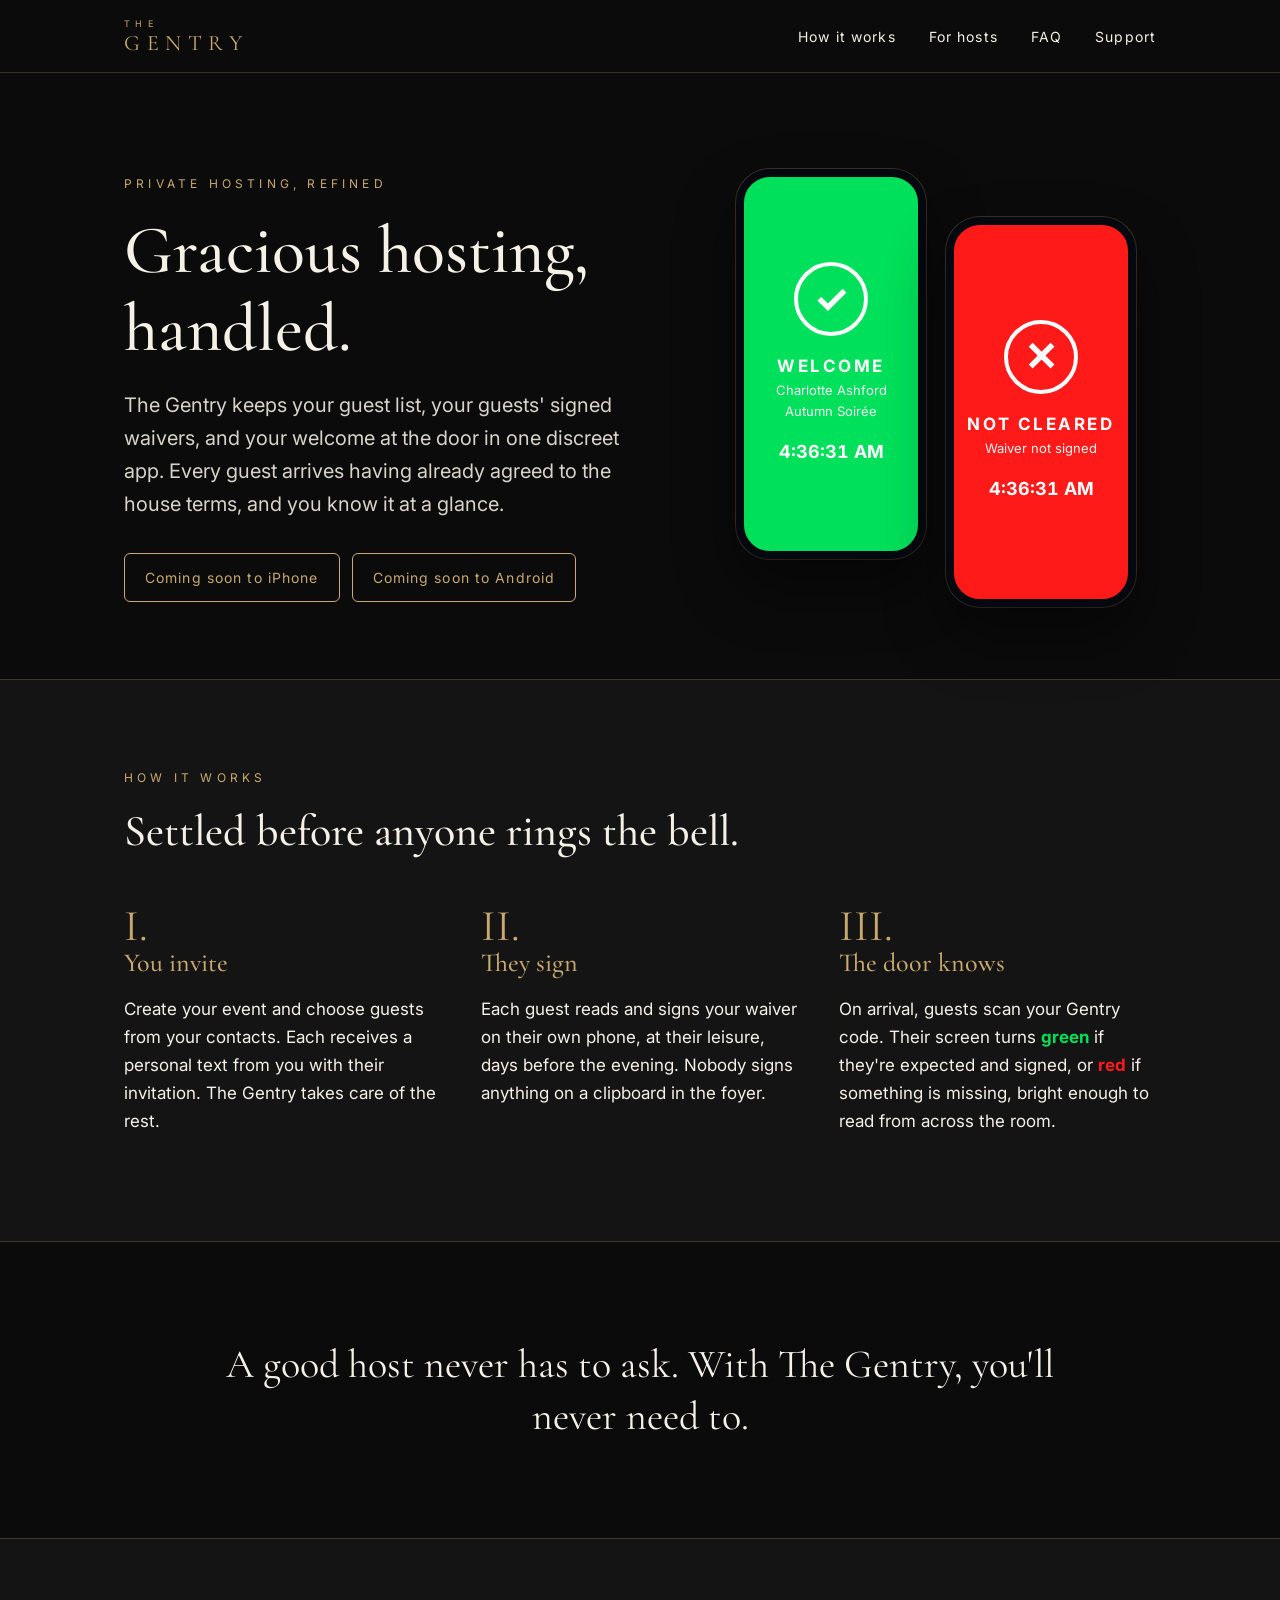
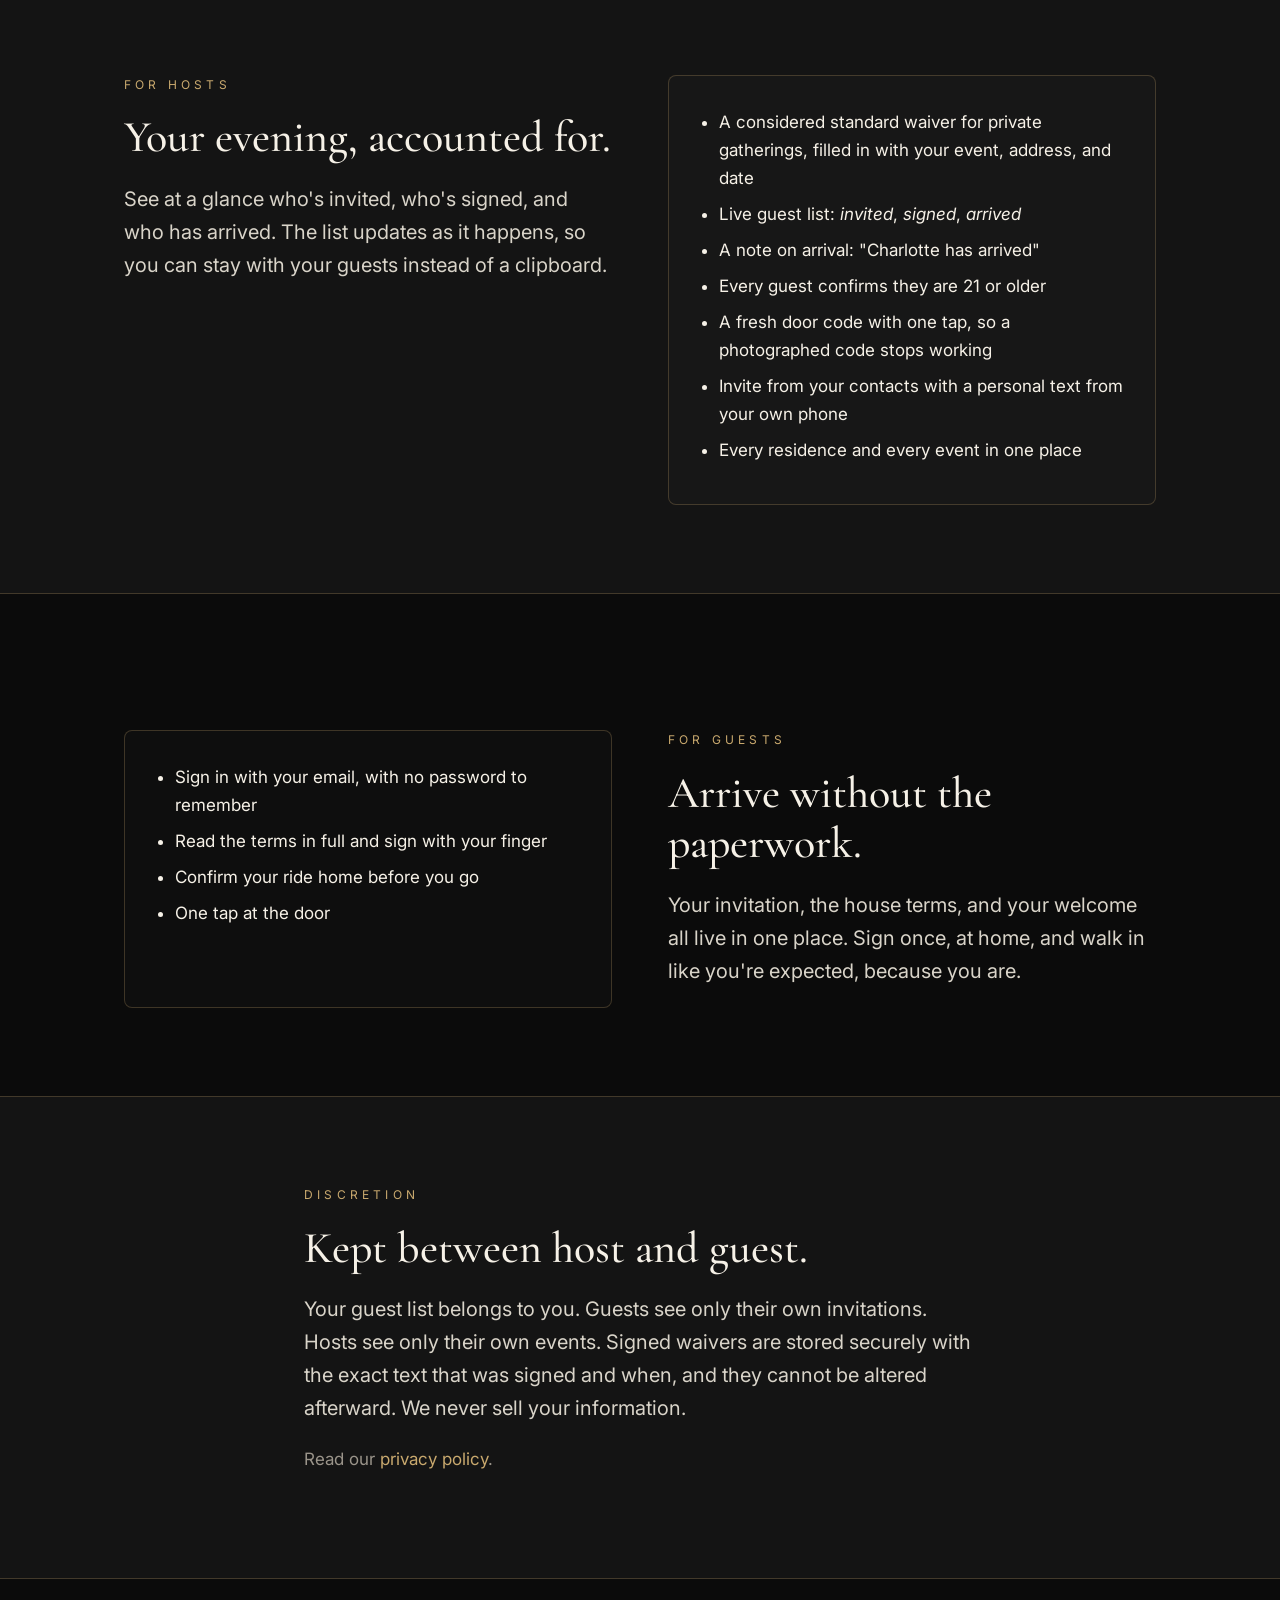
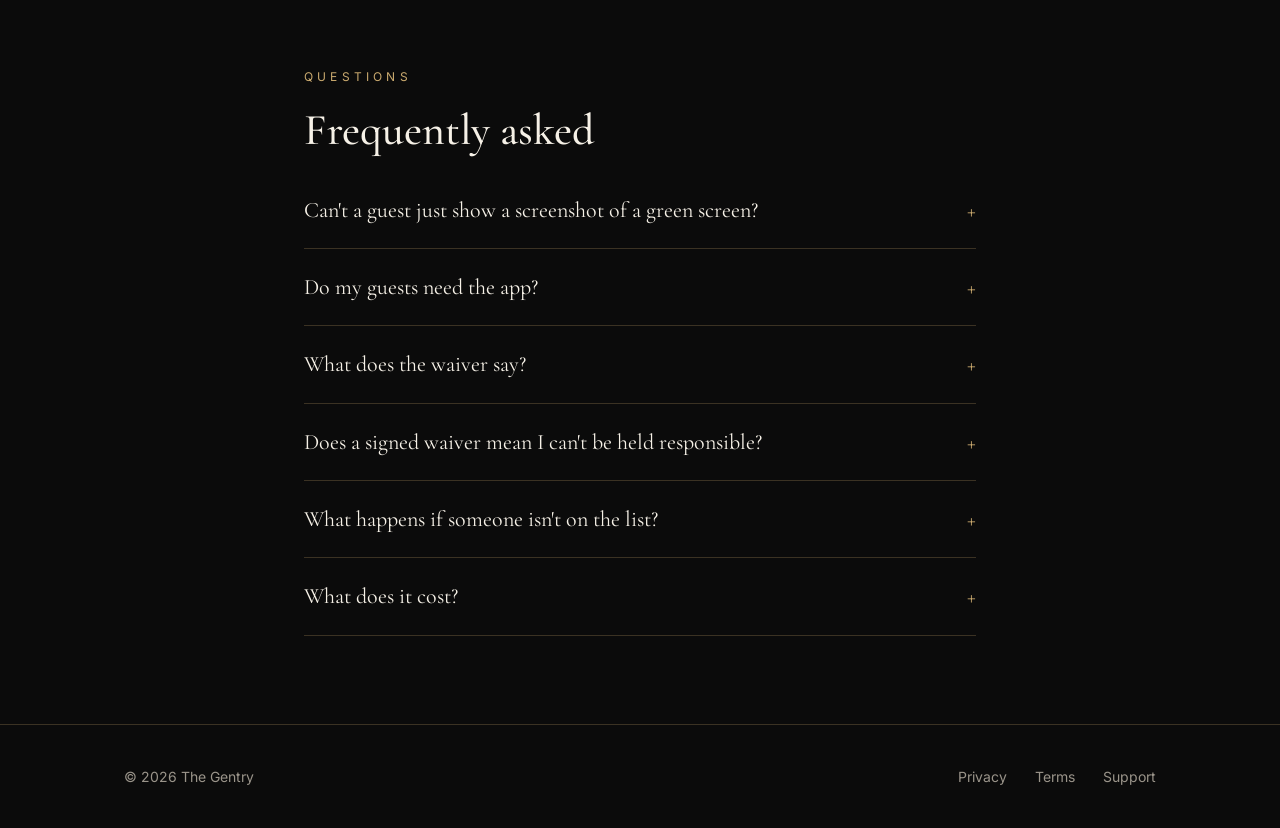
==== index.html @ c8613922 "Text-message invites: /i/ landing page, app link association files, copy Co-Authored-By: Claude Opus" ====
<!doctype html>
<html lang="en">
<head>
  <meta charset="utf-8">
  <meta name="viewport" content="width=device-width, initial-scale=1">
  <title>The Gentry — Gracious hosting, handled.</title>
  <meta name="description" content="The Gentry keeps your guest list, your guests' signed waivers, and your welcome at the door in one discreet app for iPhone and Android.">
  <meta property="og:title" content="The Gentry — Gracious hosting, handled.">
  <meta property="og:description" content="The guest list, the waiver, and the welcome — handled before anyone rings the bell.">
  <meta property="og:url" content="https://thegentry.app/">
  <meta name="theme-color" content="#0b0b0b">
  <link rel="icon" href="favicon.svg" type="image/svg+xml">
  <link rel="preconnect" href="https://fonts.googleapis.com">
  <link rel="preconnect" href="https://fonts.gstatic.com" crossorigin>
  <link href="https://fonts.googleapis.com/css2?family=Cormorant+Garamond:wght@400;500;600&family=Inter:wght@400;500;600&display=swap" rel="stylesheet">
  <link rel="stylesheet" href="styles.css">
</head>
<body>

<header class="site">
  <div class="wrap">
    <a class="mark" href="/"><small>The</small>Gentry</a>
    <nav>
      <a class="hide-sm" href="#how">How it works</a>
      <a class="hide-sm" href="#hosts">For hosts</a>
      <a href="#faq">FAQ</a>
      <a href="support.html">Support</a>
    </nav>
  </div>
</header>

<main>

  <section class="hero">
    <div class="wrap">
      <div>
        <div class="eyebrow">Private hosting, refined</div>
        <h1>Gracious hosting, handled.</h1>
        <p class="lede">The Gentry keeps your guest list, your guests' signed waivers, and your welcome at the door in one discreet app. Every guest arrives having already agreed to the house terms, and you know it at a glance.</p>
        <div class="badges">
          <span class="badge">Coming soon to iPhone</span>
          <span class="badge">Coming soon to Android</span>
        </div>
      </div>
      <div class="phones" aria-hidden="true">
        <div class="phone go">
          <div class="ring">✓</div>
          <strong>WELCOME</strong>
          <span>Charlotte Ashford</span>
          <span>Autumn Soirée</span>
          <div class="clock" data-clock>8:14:32 PM</div>
        </div>
        <div class="phone stop">
          <div class="ring">✕</div>
          <strong>NOT CLEARED</strong>
          <span>Waiver not signed</span>
          <div class="clock" data-clock>8:14:32 PM</div>
        </div>
      </div>
    </div>
  </section>

  <section class="alt" id="how">
    <div class="wrap">
      <div class="eyebrow">How it works</div>
      <h2>Settled before anyone rings the bell.</h2>
      <div class="grid-3">
        <div>
          <div class="step-no">I.</div>
          <h3>You invite</h3>
          <p>Create your event and choose guests from your contacts. Each receives a personal text from you with their invitation. The Gentry takes care of the rest.</p>
        </div>
        <div>
          <div class="step-no">II.</div>
          <h3>They sign</h3>
          <p>Each guest reads and signs your waiver on their own phone, at their leisure, days before the evening. Nobody signs anything on a clipboard in the foyer.</p>
        </div>
        <div>
          <div class="step-no">III.</div>
          <h3>The door knows</h3>
          <p>On arrival, guests scan your Gentry code. Their screen turns <strong style="color:var(--go)">green</strong> if they're expected and signed, or <strong style="color:var(--stop)">red</strong> if something is missing, bright enough to read from across the room.</p>
        </div>
      </div>
    </div>
  </section>

  <section class="band">
    <div class="wrap">
      <p>A good host never has to ask. With The Gentry, you'll never need to.</p>
    </div>
  </section>

  <section class="alt" id="hosts">
    <div class="wrap">
      <div class="grid-2">
        <div>
          <div class="eyebrow">For hosts</div>
          <h2>Your evening, accounted for.</h2>
          <p class="lede">See at a glance who's invited, who's signed, and who has arrived. The list updates as it happens, so you can stay with your guests instead of a clipboard.</p>
        </div>
        <div class="card">
          <ul>
            <li>A considered standard waiver for private gatherings, filled in with your event, address, and date</li>
            <li>Live guest list: <em>invited</em>, <em>signed</em>, <em>arrived</em></li>
            <li>A note on arrival: "Charlotte has arrived"</li>
            <li>Every guest confirms they are 21 or older</li>
            <li>A fresh door code with one tap, so a photographed code stops working</li>
            <li>Invite from your contacts with a personal text from your own phone</li>
            <li>Every residence and every event in one place</li>
          </ul>
        </div>
      </div>
    </div>
  </section>

  <section id="guests">
    <div class="wrap">
      <div class="grid-2">
        <div class="card">
          <ul>
            <li>Sign in with your email, with no password to remember</li>
            <li>Read the terms in full and sign with your finger</li>
            <li>Confirm your ride home before you go</li>
            <li>One tap at the door</li>
          </ul>
        </div>
        <div>
          <div class="eyebrow">For guests</div>
          <h2>Arrive without the paperwork.</h2>
          <p class="lede">Your invitation, the house terms, and your welcome all live in one place. Sign once, at home, and walk in like you're expected, because you are.</p>
        </div>
      </div>
    </div>
  </section>

  <section class="alt">
    <div class="wrap narrow">
      <div class="eyebrow">Discretion</div>
      <h2>Kept between host and guest.</h2>
      <p class="lede">Your guest list belongs to you. Guests see only their own invitations. Hosts see only their own events. Signed waivers are stored securely with the exact text that was signed and when, and they cannot be altered afterward. We never sell your information.</p>
      <p class="muted">Read our <a href="privacy.html">privacy policy</a>.</p>
    </div>
  </section>

  <section id="faq">
    <div class="wrap narrow">
      <div class="eyebrow">Questions</div>
      <h2>Frequently asked</h2>

      <details>
        <summary>Can't a guest just show a screenshot of a green screen?</summary>
        <p>Not convincingly. The welcome screen shows the guest's name, your event, and a live clock counting the seconds, and the host's own app records every arrival as it happens. A screenshot gives itself away.</p>
      </details>
      <details>
        <summary>Do my guests need the app?</summary>
        <p>Yes. Guests download The Gentry, sign in with the email you invited, and sign your waiver in a minute or two. They only need to do it once per event.</p>
      </details>
      <details>
        <summary>What does the waiver say?</summary>
        <p>The Gentry includes a standard release for private social gatherings. In it, guests acknowledge the ordinary risks of a party at a private home, take responsibility for their own consumption, commit to a safe ride home, and release the host from claims arising from ordinary negligence. You can read it in full in the app before you invite anyone.</p>
      </details>
      <details>
        <summary>Does a signed waiver mean I can't be held responsible?</summary>
        <p>No document can promise that. A signed waiver is a meaningful record that each guest understood and accepted the risks, but the law varies by state and doesn't let anyone waive certain kinds of responsibility, such as serving minors or gross negligence. The Gentry is a courtesy and a record, not legal advice or insurance. Speak with an attorney and your insurance agent about your own situation.</p>
      </details>
      <details>
        <summary>What happens if someone isn't on the list?</summary>
        <p>Their screen turns red with the reason, such as "Not on the guest list" or "Waiver not signed", so you or your staff can handle it gracefully.</p>
      </details>
      <details>
        <summary>What does it cost?</summary>
        <p>The Gentry is free while in early access.</p>
      </details>
    </div>
  </section>

</main>

<footer class="site">
  <div class="wrap">
    <span>© <span data-year>2026</span> The Gentry</span>
    <span>
      <a href="privacy.html">Privacy</a>
      <a href="terms.html">Terms</a>
      <a href="support.html">Support</a>
    </span>
  </div>
</footer>

<script>
  // Keep the mock phones' clocks live, as they are in the app.
  const fmt = new Intl.DateTimeFormat('en-US', { hour: 'numeric', minute: '2-digit', second: '2-digit' });
  const clocks = document.querySelectorAll('[data-clock]');
  const tick = () => clocks.forEach(c => (c.textContent = fmt.format(new Date())));
  tick();
  setInterval(tick, 1000);
  document.querySelector('[data-year]').textContent = new Date().getFullYear();
</script>
</body>
</html>
---- styles.css ----
:root {
  --black: #0b0b0b;
  --black-2: #141414;
  --gold: #c9a96e;
  --gold-soft: rgba(201, 169, 110, 0.25);
  --ivory: #f6f1e7;
  --muted: #9a948a;
  --go: #00e05a;
  --stop: #ff1a1a;
  --serif: "Cormorant Garamond", Georgia, "Times New Roman", serif;
  --sans: "Inter", -apple-system, BlinkMacSystemFont, "Segoe UI", Roboto, sans-serif;
}

* { box-sizing: border-box; }

html { scroll-behavior: smooth; }

body {
  margin: 0;
  background: var(--black);
  color: var(--ivory);
  font-family: var(--sans);
  font-size: 17px;
  line-height: 1.65;
  -webkit-font-smoothing: antialiased;
}

a { color: var(--gold); text-decoration: none; }
a:hover { text-decoration: underline; }

.wrap { max-width: 1080px; margin: 0 auto; padding: 0 24px; }
.narrow { max-width: 720px; }

/* Header */
header.site {
  border-bottom: 1px solid var(--gold-soft);
}
header.site .wrap {
  display: flex;
  align-items: center;
  justify-content: space-between;
  height: 72px;
}
.mark {
  font-family: var(--serif);
  color: var(--gold);
  letter-spacing: 0.3em;
  font-size: 22px;
  line-height: 1;
  text-transform: uppercase;
}
.mark small {
  display: block;
  font-family: var(--sans);
  font-size: 9px;
  letter-spacing: 0.6em;
  margin-bottom: 4px;
}
.mark:hover { text-decoration: none; }
nav a {
  color: var(--ivory);
  margin-left: 28px;
  font-size: 14px;
  letter-spacing: 0.08em;
}
nav a:hover { color: var(--gold); text-decoration: none; }

/* Type */
h1, h2, h3 { font-family: var(--serif); font-weight: 500; line-height: 1.15; margin: 0 0 16px; }
h1 { font-size: clamp(42px, 6vw, 68px); }
h2 { font-size: clamp(32px, 4vw, 44px); }
h3 { font-size: 26px; color: var(--gold); }
.eyebrow {
  color: var(--gold);
  font-size: 12px;
  letter-spacing: 0.35em;
  text-transform: uppercase;
  margin-bottom: 18px;
}
.lede { font-size: 20px; color: #d9d4c9; max-width: 34em; }
.muted { color: var(--muted); }
.rule { width: 48px; height: 1px; background: var(--gold); border: 0; margin: 28px 0; }

/* Hero */
.hero { padding: 96px 0 72px; }
.hero .wrap { display: grid; grid-template-columns: 1.2fr 1fr; gap: 64px; align-items: center; }
.badges { display: flex; gap: 12px; flex-wrap: wrap; margin-top: 32px; }
.badge {
  border: 1px solid var(--gold);
  color: var(--gold);
  padding: 12px 20px;
  border-radius: 6px;
  font-size: 14px;
  letter-spacing: 0.08em;
}

/* Phone mock */
.phones { display: flex; justify-content: center; gap: 20px; }
.phone {
  width: 190px;
  height: 390px;
  border-radius: 34px;
  border: 8px solid #05090f;
  box-shadow: 0 30px 60px rgba(0, 0, 0, 0.45), 0 0 0 1px var(--gold-soft);
  display: flex;
  flex-direction: column;
  align-items: center;
  justify-content: center;
  text-align: center;
  color: #fff;
  font-family: var(--sans);
}
.phone.go { background: var(--go); }
.phone.stop { background: var(--stop); margin-top: 48px; }
.phone .ring {
  width: 74px; height: 74px; border: 4px solid #fff; border-radius: 50%;
  display: flex; align-items: center; justify-content: center;
  font-size: 40px; font-weight: 700; margin-bottom: 16px;
  animation: pulse 1.8s ease-in-out infinite;
}
.phone strong { font-size: 17px; letter-spacing: 0.15em; }
.phone span { font-size: 13px; opacity: 0.95; }
.phone .clock { margin-top: 14px; font-weight: 700; font-size: 18px; font-variant-numeric: tabular-nums; }
@keyframes pulse { 50% { transform: scale(1.1); } }
@media (prefers-reduced-motion: reduce) { .phone .ring { animation: none; } }

/* Sections */
section { padding: 88px 0; }
section.alt { background: var(--black-2); border-top: 1px solid var(--gold-soft); border-bottom: 1px solid var(--gold-soft); }
.grid-3 { display: grid; grid-template-columns: repeat(3, 1fr); gap: 40px; margin-top: 48px; }
.grid-2 { display: grid; grid-template-columns: 1fr 1fr; gap: 56px; margin-top: 48px; }
.step-no { font-family: var(--serif); color: var(--gold); font-size: 44px; line-height: 1; }
.card {
  border: 1px solid var(--gold-soft);
  border-radius: 8px;
  padding: 32px;
  background: rgba(255, 255, 255, 0.015);
}
.card ul { padding-left: 18px; margin: 0; }
.card li { margin-bottom: 8px; }

/* Quote band */
.band { text-align: center; padding: 96px 0; }
.band p { font-family: var(--serif); font-size: clamp(28px, 3.5vw, 40px); max-width: 22em; margin: 0 auto; line-height: 1.3; }

/* FAQ */
details { border-bottom: 1px solid var(--gold-soft); padding: 20px 0; }
details summary { cursor: pointer; font-family: var(--serif); font-size: 22px; list-style: none; }
details summary::-webkit-details-marker { display: none; }
details summary::after { content: "+"; float: right; color: var(--gold); }
details[open] summary::after { content: "–"; }
details p { margin: 12px 0 0; color: #d9d4c9; }

/* Legal pages */
.doc { padding: 72px 0 96px; }
.doc h2 { font-size: 28px; margin-top: 44px; }
.doc p, .doc li { color: #d9d4c9; }
.draft {
  border: 1px dashed var(--gold);
  color: var(--gold);
  padding: 12px 16px;
  border-radius: 6px;
  font-size: 14px;
  margin-bottom: 32px;
}

/* Footer */
footer.site { border-top: 1px solid var(--gold-soft); padding: 40px 0; font-size: 14px; color: var(--muted); }
footer.site .wrap { display: flex; justify-content: space-between; flex-wrap: wrap; gap: 16px; }
footer.site a { color: var(--muted); margin-left: 24px; }
footer.site a:first-child { margin-left: 0; }

@media (max-width: 820px) {
  .hero { padding: 56px 0 40px; }
  .hero .wrap, .grid-2, .grid-3 { grid-template-columns: 1fr; gap: 40px; }
  nav a { margin-left: 16px; }
  nav a.hide-sm { display: none; }
  section { padding: 64px 0; }
  .phone { width: 150px; height: 310px; border-radius: 28px; }
  .phone .ring { width: 58px; height: 58px; font-size: 30px; }
}
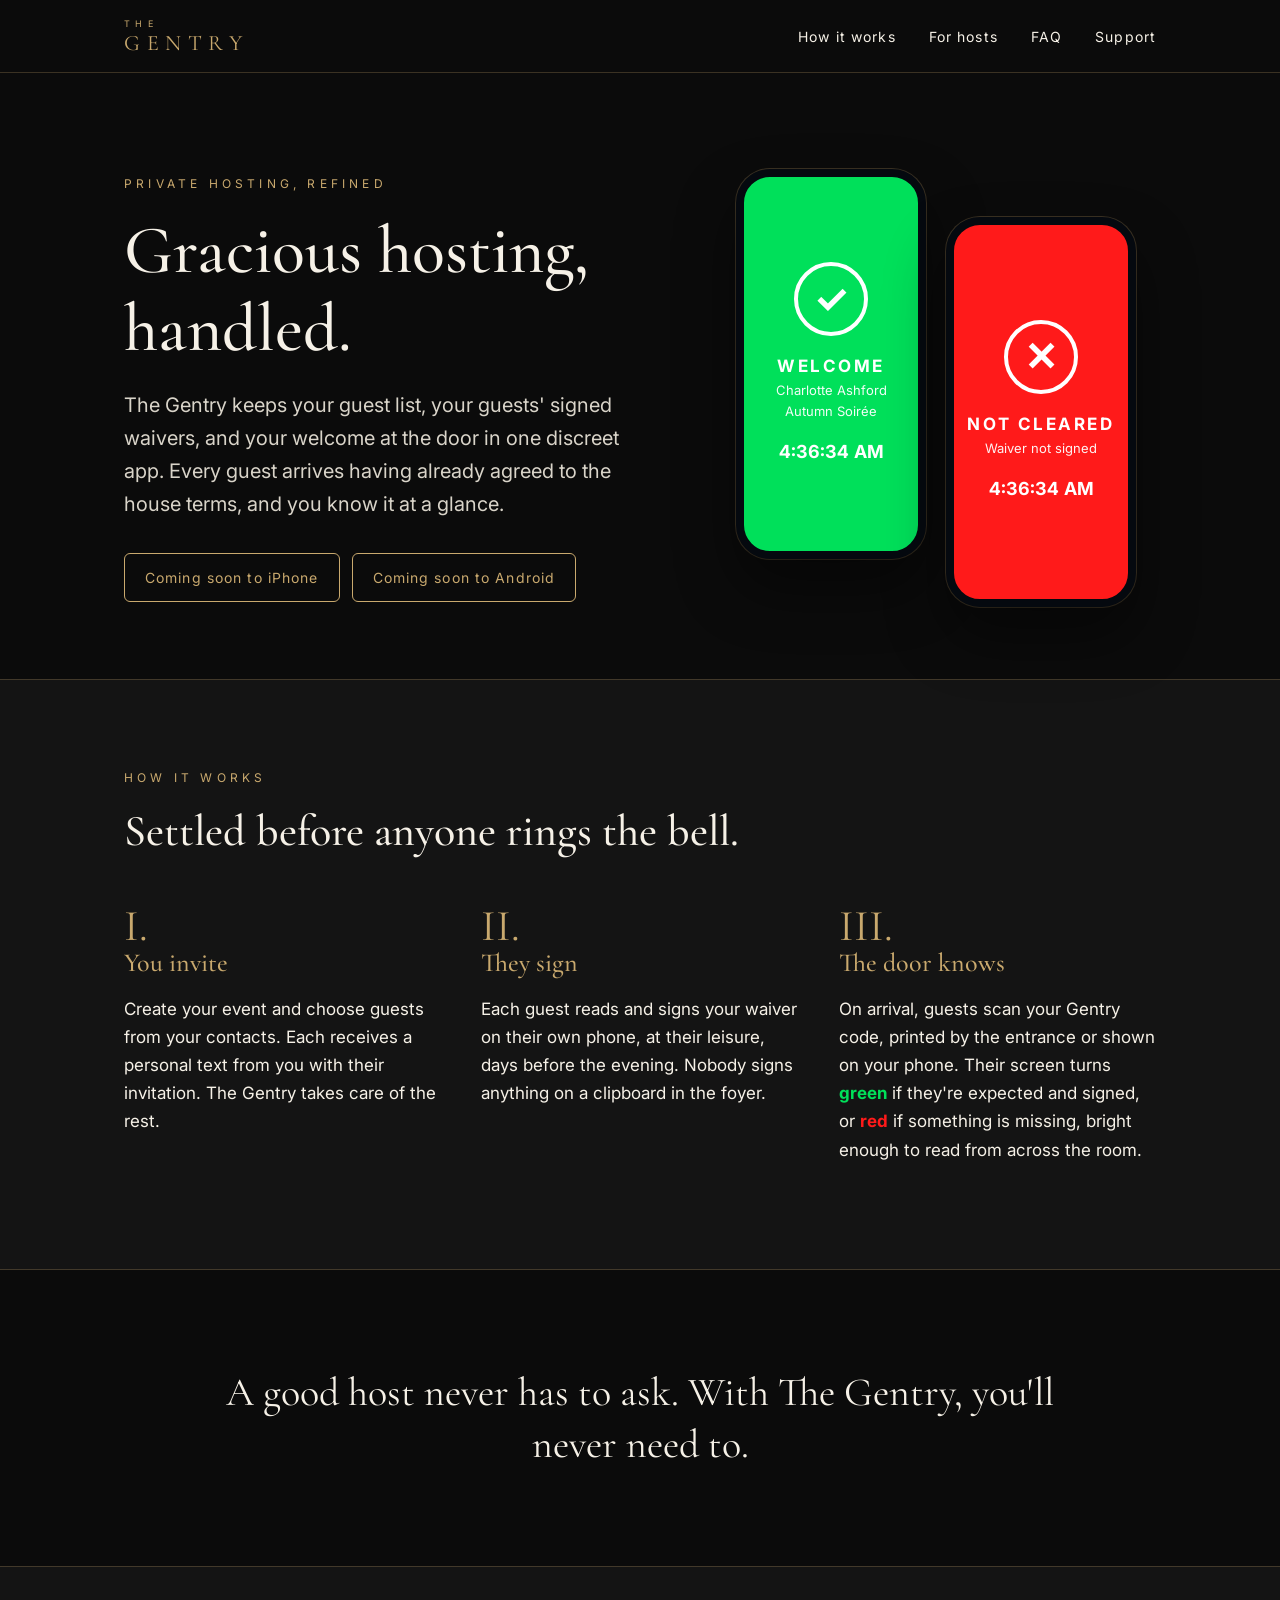
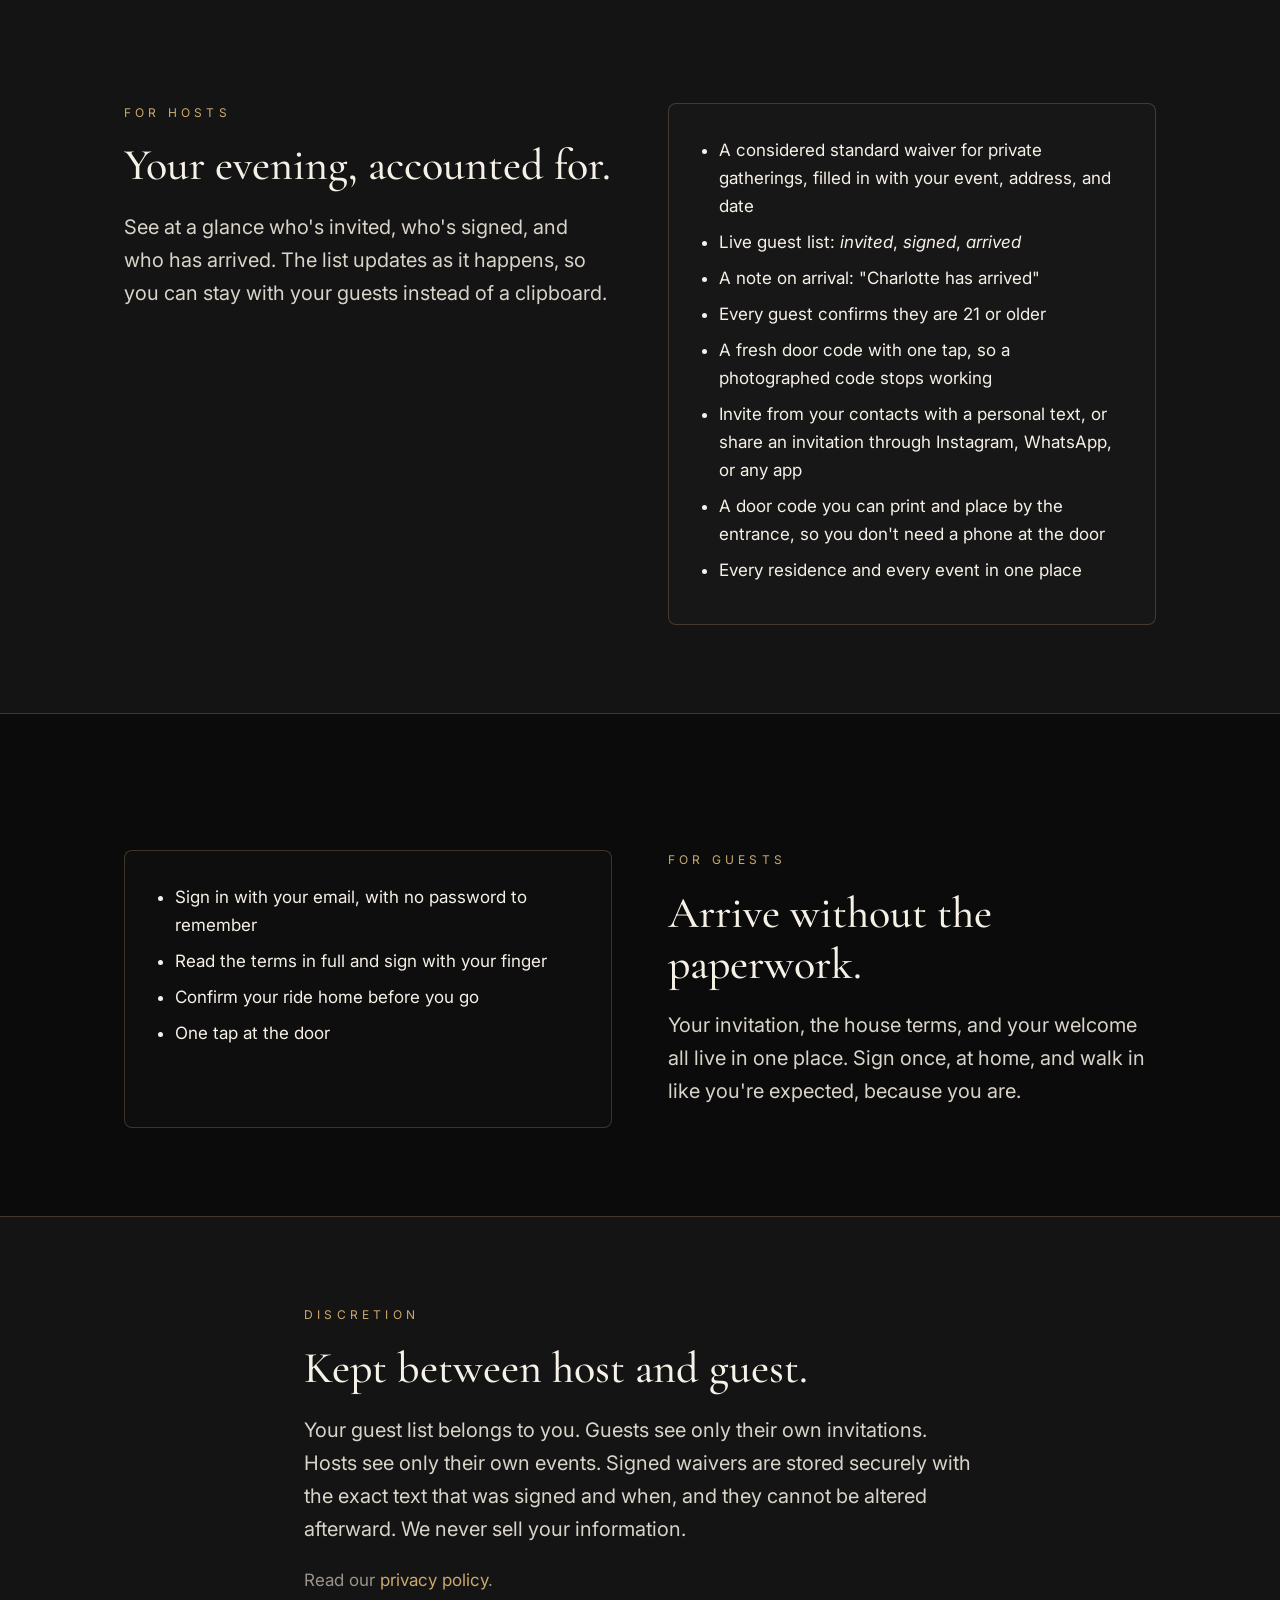
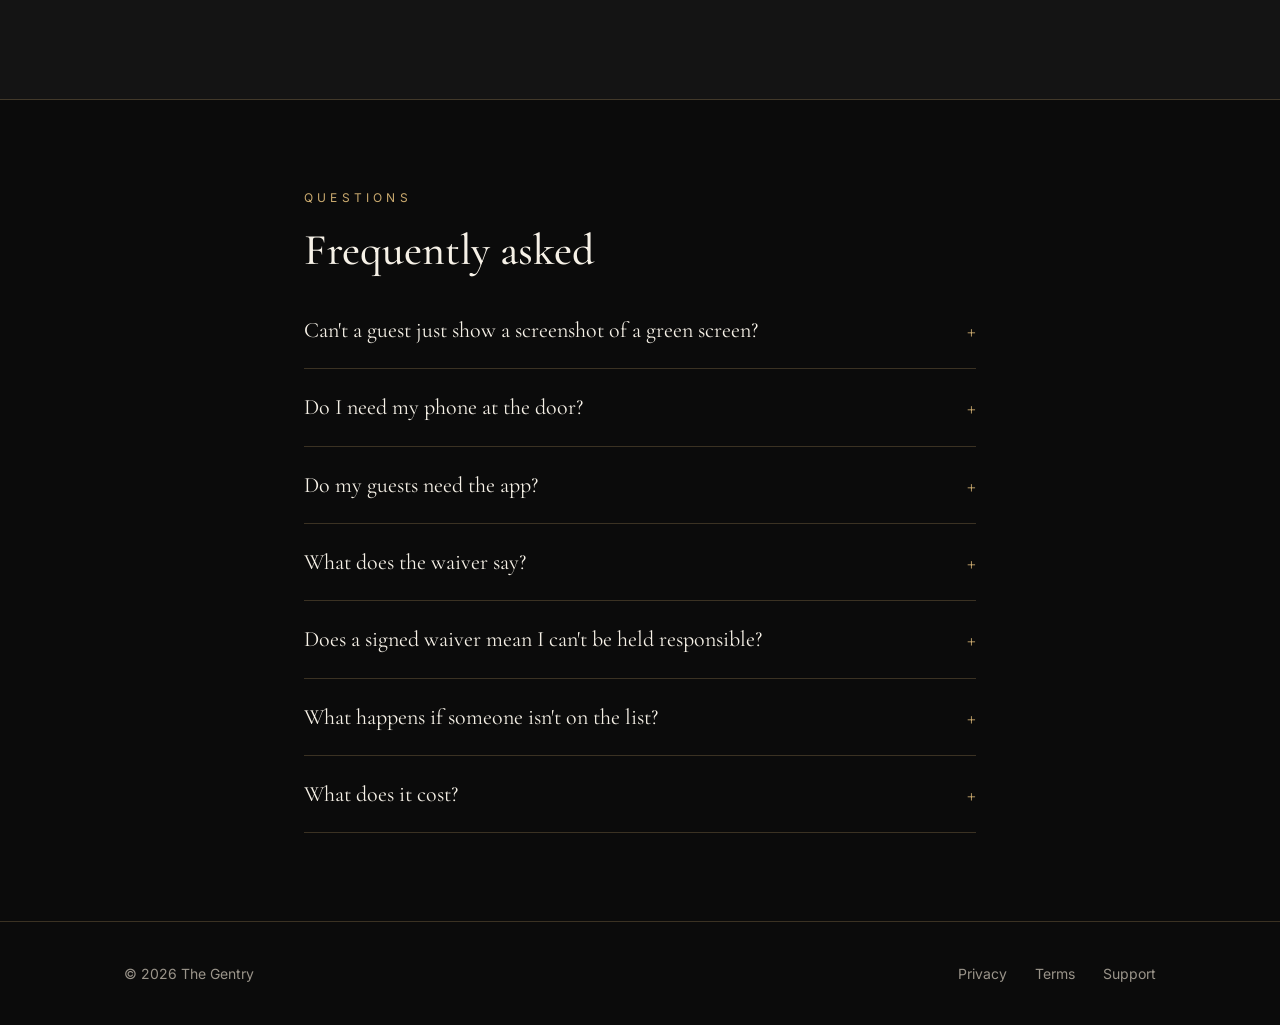
==== commit eca19c03: "Copy: printable door code, share invitations through any app Co-Authored-By: Claude Opus 5.5 <norepl" ====
--- a/index.html
+++ b/index.html
@@ -78,7 +78,7 @@
         <div>
           <div class="step-no">III.</div>
           <h3>The door knows</h3>
-          <p>On arrival, guests scan your Gentry code. Their screen turns <strong style="color:var(--go)">green</strong> if they're expected and signed, or <strong style="color:var(--stop)">red</strong> if something is missing, bright enough to read from across the room.</p>
+          <p>On arrival, guests scan your Gentry code, printed by the entrance or shown on your phone. Their screen turns <strong style="color:var(--go)">green</strong> if they're expected and signed, or <strong style="color:var(--stop)">red</strong> if something is missing, bright enough to read from across the room.</p>
         </div>
       </div>
     </div>
@@ -105,7 +105,8 @@
             <li>A note on arrival: "Charlotte has arrived"</li>
             <li>Every guest confirms they are 21 or older</li>
             <li>A fresh door code with one tap, so a photographed code stops working</li>
-            <li>Invite from your contacts with a personal text from your own phone</li>
+            <li>Invite from your contacts with a personal text, or share an invitation through Instagram, WhatsApp, or any app</li>
+            <li>A door code you can print and place by the entrance, so you don't need a phone at the door</li>
             <li>Every residence and every event in one place</li>
           </ul>
         </div>
@@ -150,6 +151,10 @@
       <details>
         <summary>Can't a guest just show a screenshot of a green screen?</summary>
         <p>Not convincingly. The welcome screen shows the guest's name, your event, and a live clock counting the seconds, and the host's own app records every arrival as it happens. A screenshot gives itself away.</p>
+      </details>
+      <details>
+        <summary>Do I need my phone at the door?</summary>
+        <p>No. Print your door code and place it in the foyer, or in a few places around the house. Guests scan it and their own phone turns green or red. You can watch arrivals from your phone if you like, but you don't have to.</p>
       </details>
       <details>
         <summary>Do my guests need the app?</summary>
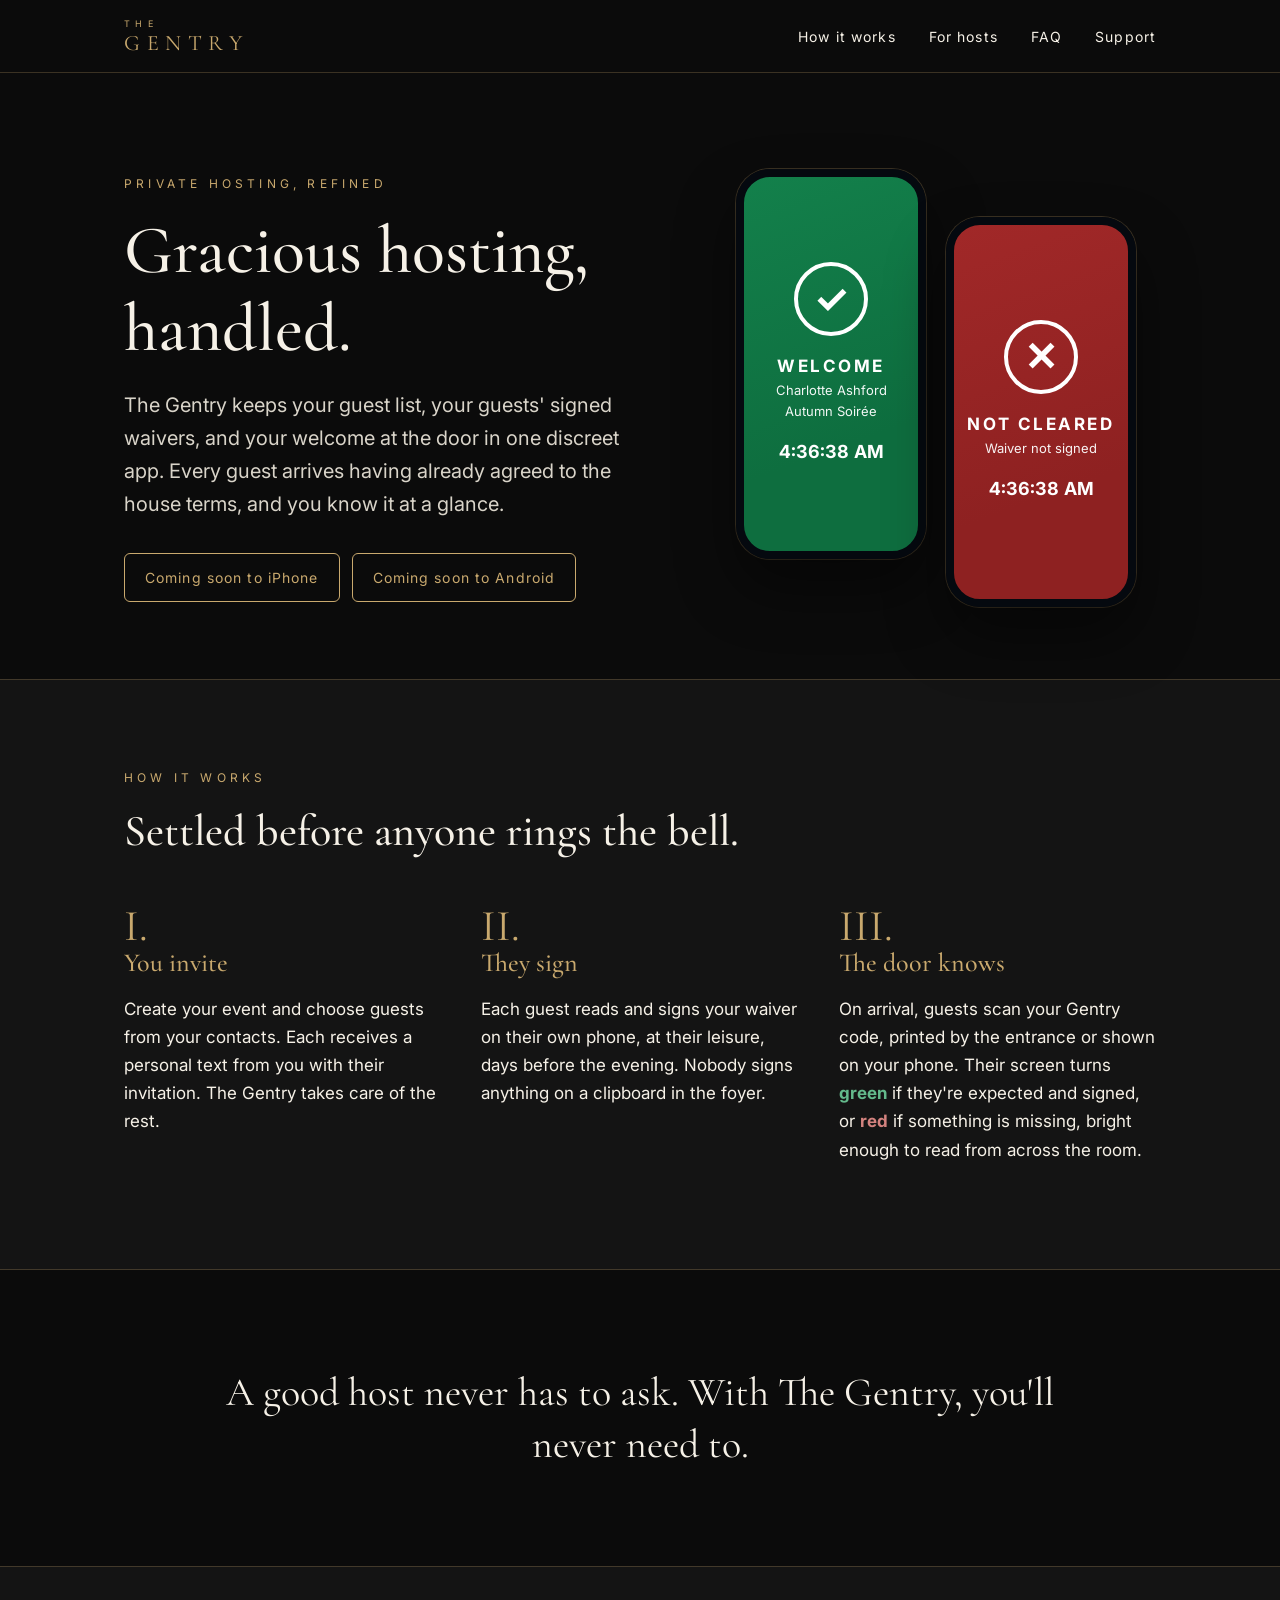
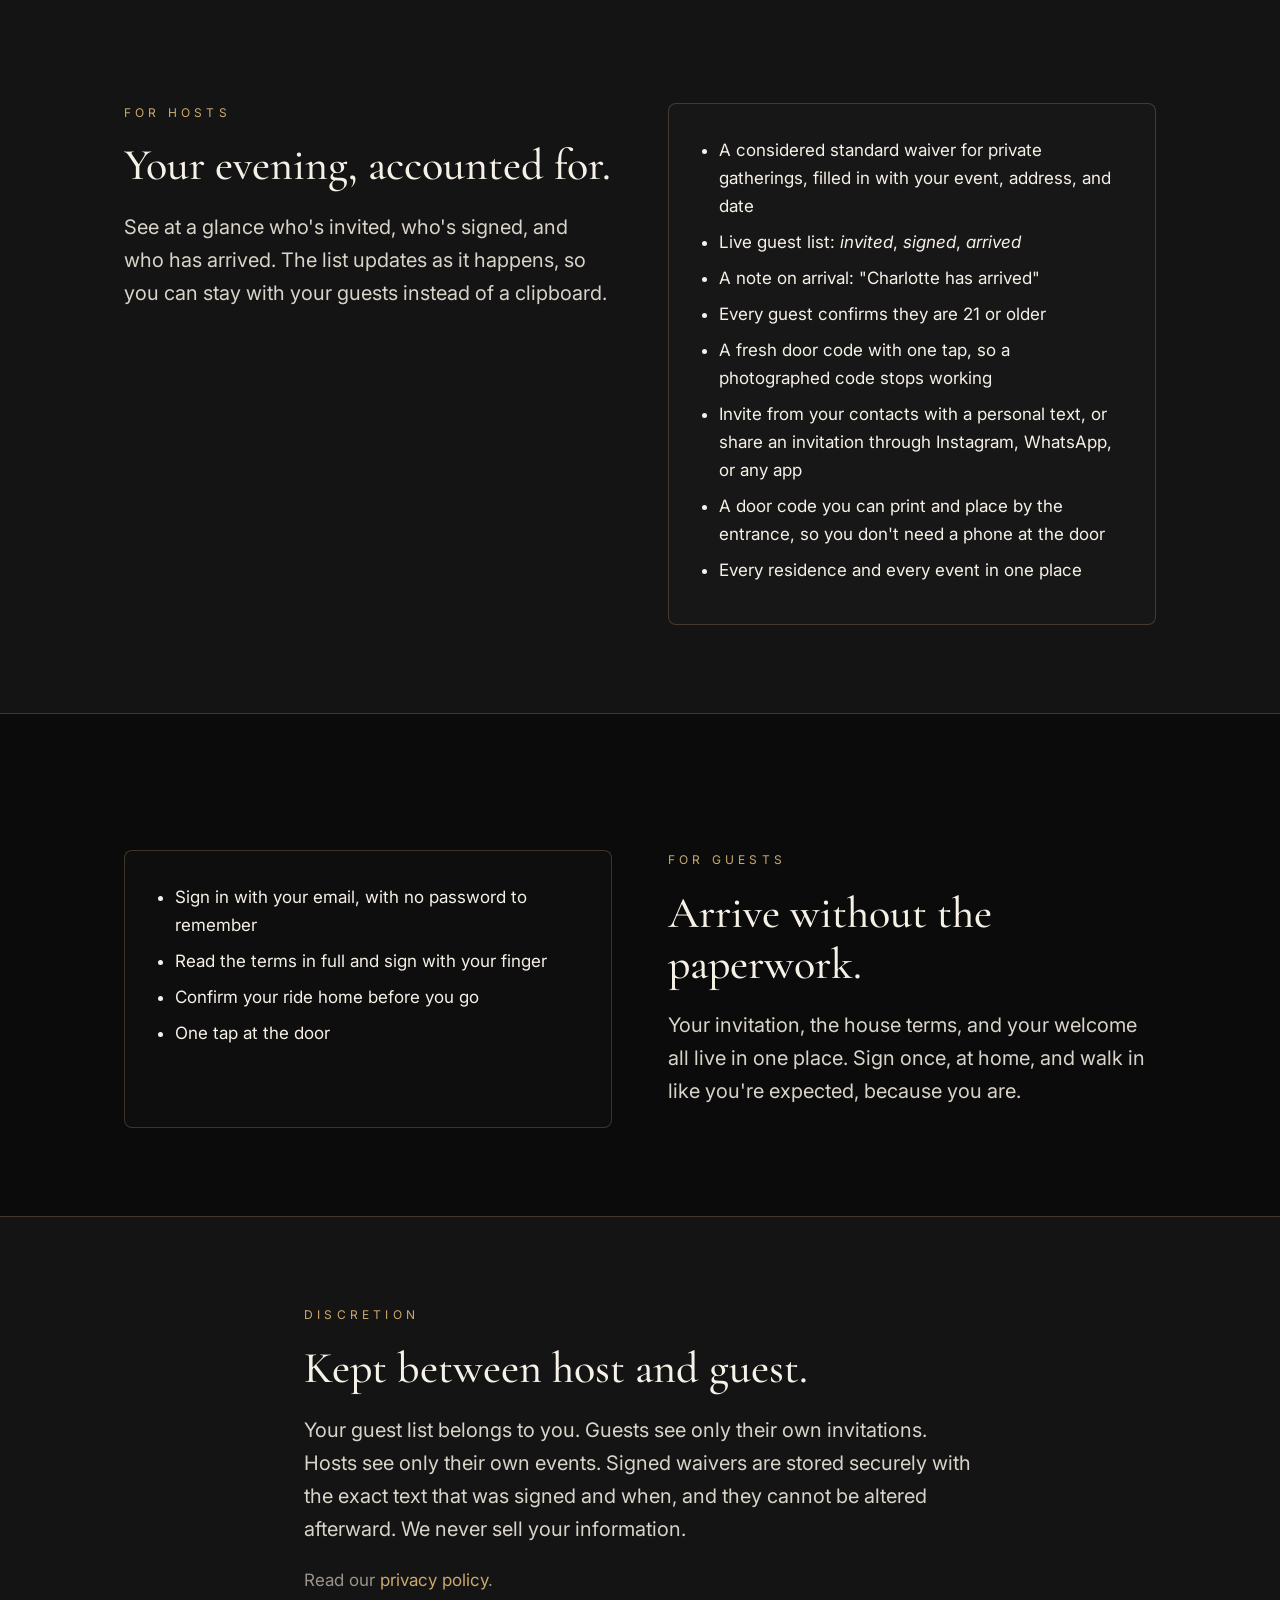
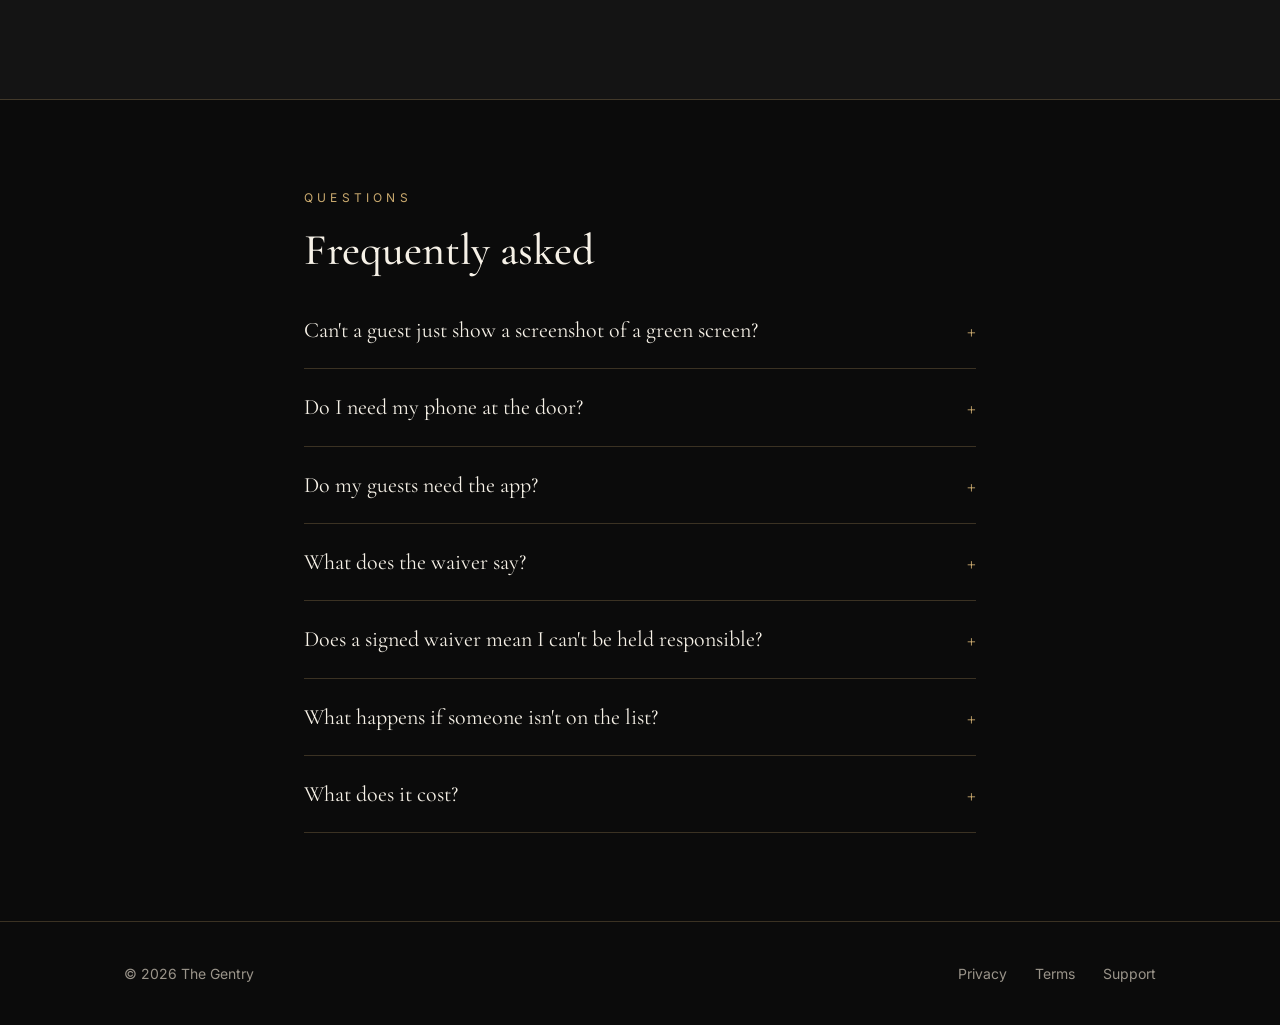
==== commit 46282831: "Soften green/red on the site (emerald and oxblood) Co-Authored-By: Claude Opus 5.5 <noreply@anthropi" ====
--- a/index.html
+++ b/index.html
@@ -78,7 +78,7 @@
         <div>
           <div class="step-no">III.</div>
           <h3>The door knows</h3>
-          <p>On arrival, guests scan your Gentry code, printed by the entrance or shown on your phone. Their screen turns <strong style="color:var(--go)">green</strong> if they're expected and signed, or <strong style="color:var(--stop)">red</strong> if something is missing, bright enough to read from across the room.</p>
+          <p>On arrival, guests scan your Gentry code, printed by the entrance or shown on your phone. Their screen turns <strong style="color:var(--go-text)">green</strong> if they're expected and signed, or <strong style="color:var(--stop-text)">red</strong> if something is missing, bright enough to read from across the room.</p>
         </div>
       </div>
     </div>
--- a/styles.css
+++ b/styles.css
@@ -5,8 +5,11 @@
   --gold-soft: rgba(201, 169, 110, 0.25);
   --ivory: #f6f1e7;
   --muted: #9a948a;
-  --go: #00e05a;
-  --stop: #ff1a1a;
+  /* Door-check colors, toned down for the site (the app itself uses full brightness). */
+  --go: #0e6e3f;
+  --stop: #8e2121;
+  --go-text: #63b98b;
+  --stop-text: #d4837f;
   --serif: "Cormorant Garamond", Georgia, "Times New Roman", serif;
   --sans: "Inter", -apple-system, BlinkMacSystemFont, "Segoe UI", Roboto, sans-serif;
 }
@@ -110,8 +113,8 @@
   color: #fff;
   font-family: var(--sans);
 }
-.phone.go { background: var(--go); }
-.phone.stop { background: var(--stop); margin-top: 48px; }
+.phone.go { background: linear-gradient(160deg, #13804b, var(--go) 70%); }
+.phone.stop { background: linear-gradient(160deg, #a12828, var(--stop) 70%); margin-top: 48px; }
 .phone .ring {
   width: 74px; height: 74px; border: 4px solid #fff; border-radius: 50%;
   display: flex; align-items: center; justify-content: center;
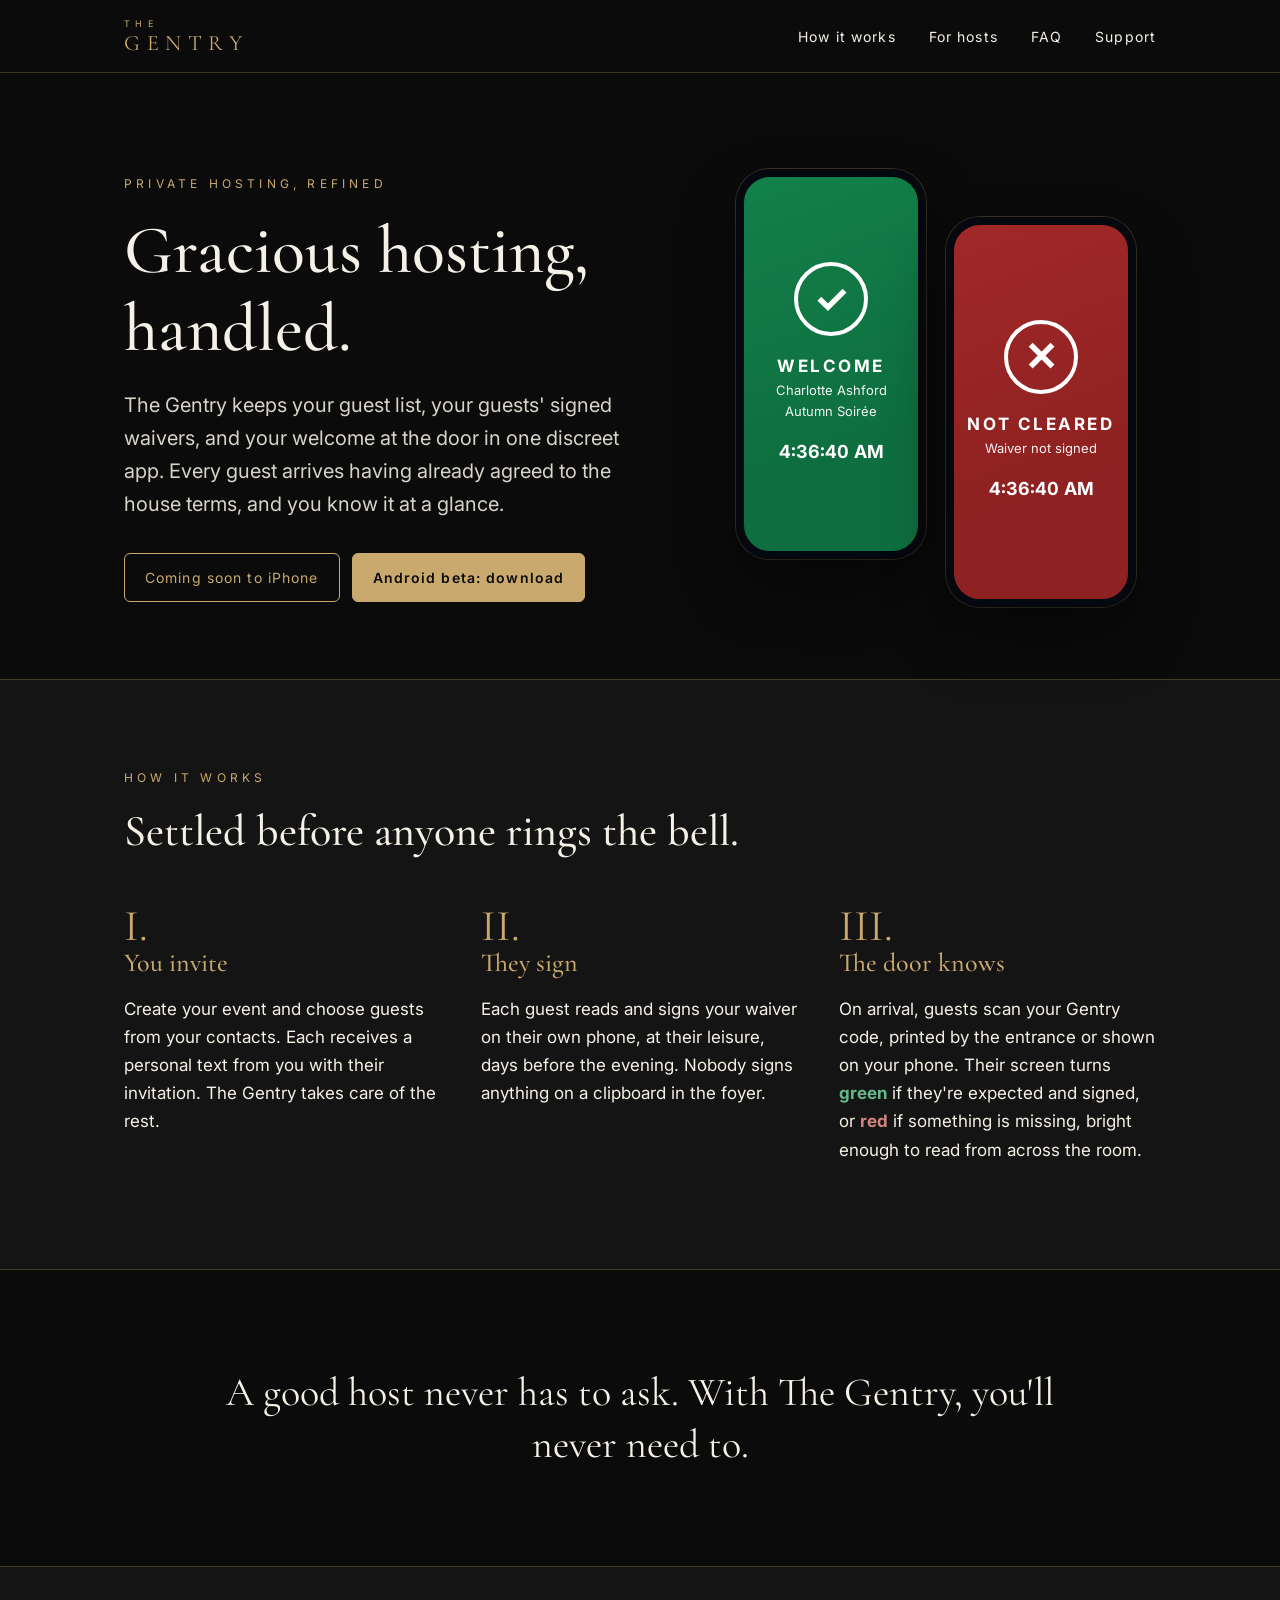
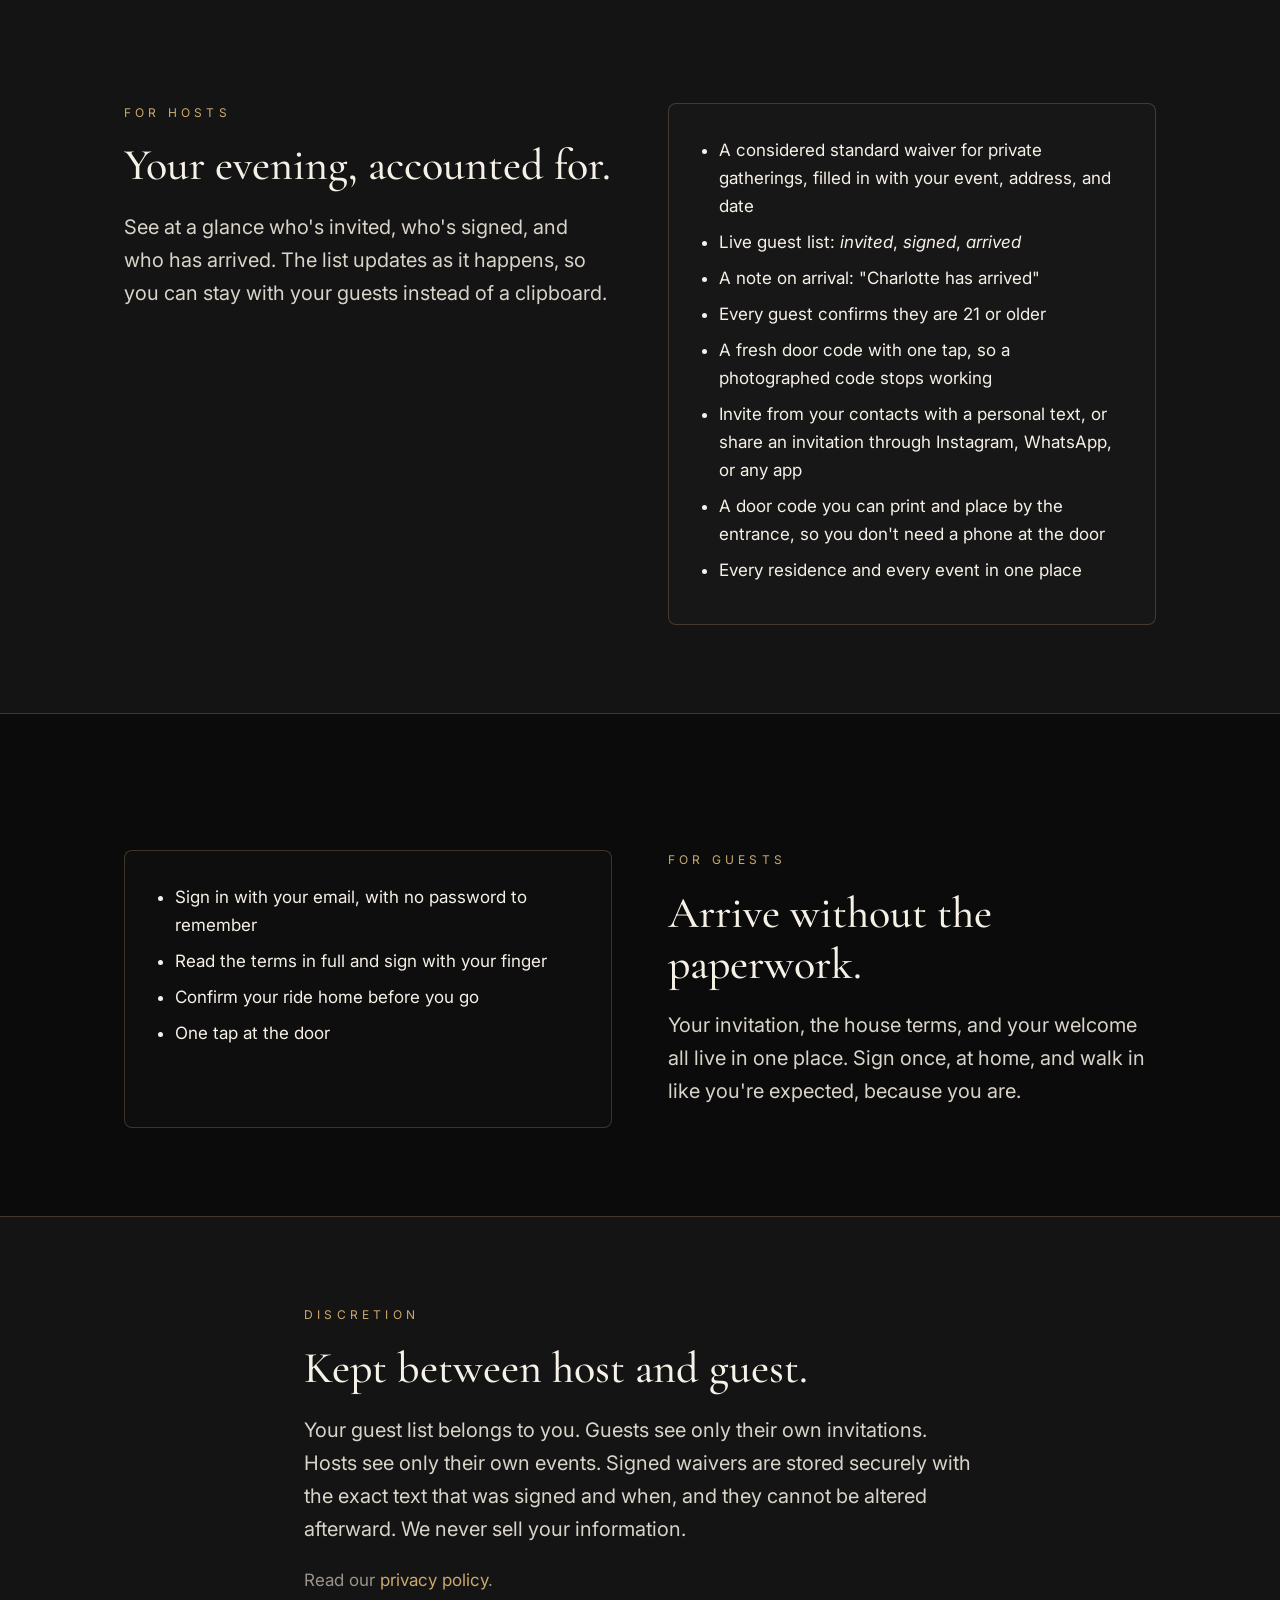
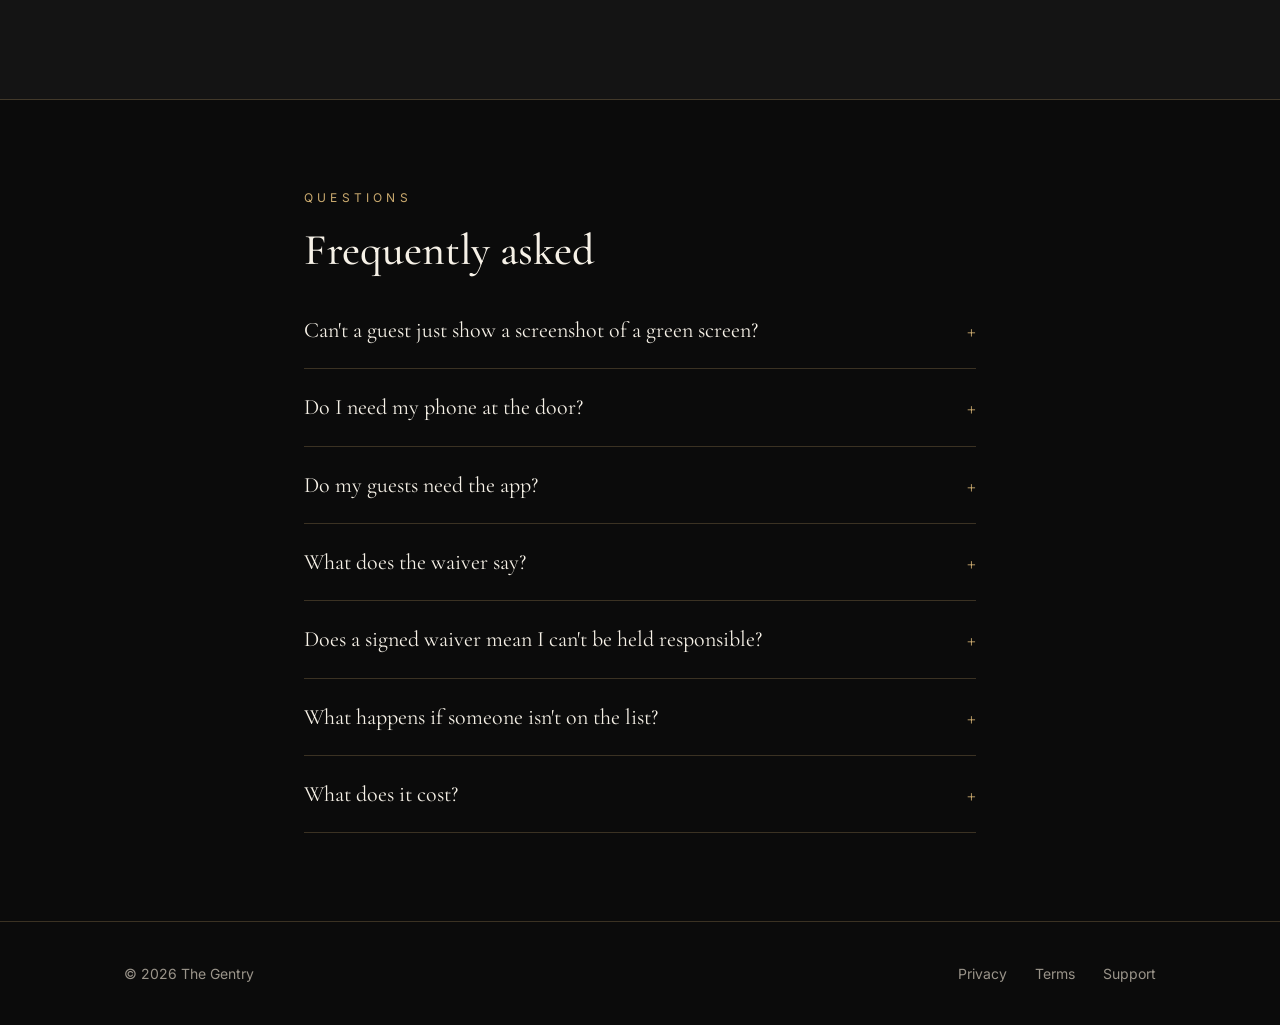
==== commit 5c8a891b: "Link the Android beta from the main page; new favicons; updated terms, privacy and support copy Co-A" ====
--- a/index.html
+++ b/index.html
@@ -9,7 +9,9 @@
   <meta property="og:description" content="The guest list, the waiver, and the welcome — handled before anyone rings the bell.">
   <meta property="og:url" content="https://thegentry.app/">
   <meta name="theme-color" content="#0b0b0b">
-  <link rel="icon" href="favicon.svg" type="image/svg+xml">
+  <link rel="icon" href="/favicon-32.png" sizes="32x32" type="image/png">
+  <link rel="icon" href="/favicon-192.png" sizes="192x192" type="image/png">
+  <link rel="apple-touch-icon" href="/apple-touch-icon.png">
   <link rel="preconnect" href="https://fonts.googleapis.com">
   <link rel="preconnect" href="https://fonts.gstatic.com" crossorigin>
   <link href="https://fonts.googleapis.com/css2?family=Cormorant+Garamond:wght@400;500;600&family=Inter:wght@400;500;600&display=swap" rel="stylesheet">
@@ -39,7 +41,7 @@
         <p class="lede">The Gentry keeps your guest list, your guests' signed waivers, and your welcome at the door in one discreet app. Every guest arrives having already agreed to the house terms, and you know it at a glance.</p>
         <div class="badges">
           <span class="badge">Coming soon to iPhone</span>
-          <span class="badge">Coming soon to Android</span>
+          <a class="badge badge-link" href="/beta/">Android beta: download</a>
         </div>
       </div>
       <div class="phones" aria-hidden="true">
--- a/styles.css
+++ b/styles.css
@@ -97,6 +97,9 @@
   letter-spacing: 0.08em;
 }
 
+.badge-link { text-decoration: none; background: var(--gold); color: #0b0b0b; font-weight: 600; }
+.badge-link:hover, .badge-link:focus-visible { filter: brightness(1.1); }
+
 /* Phone mock */
 .phones { display: flex; justify-content: center; gap: 20px; }
 .phone {
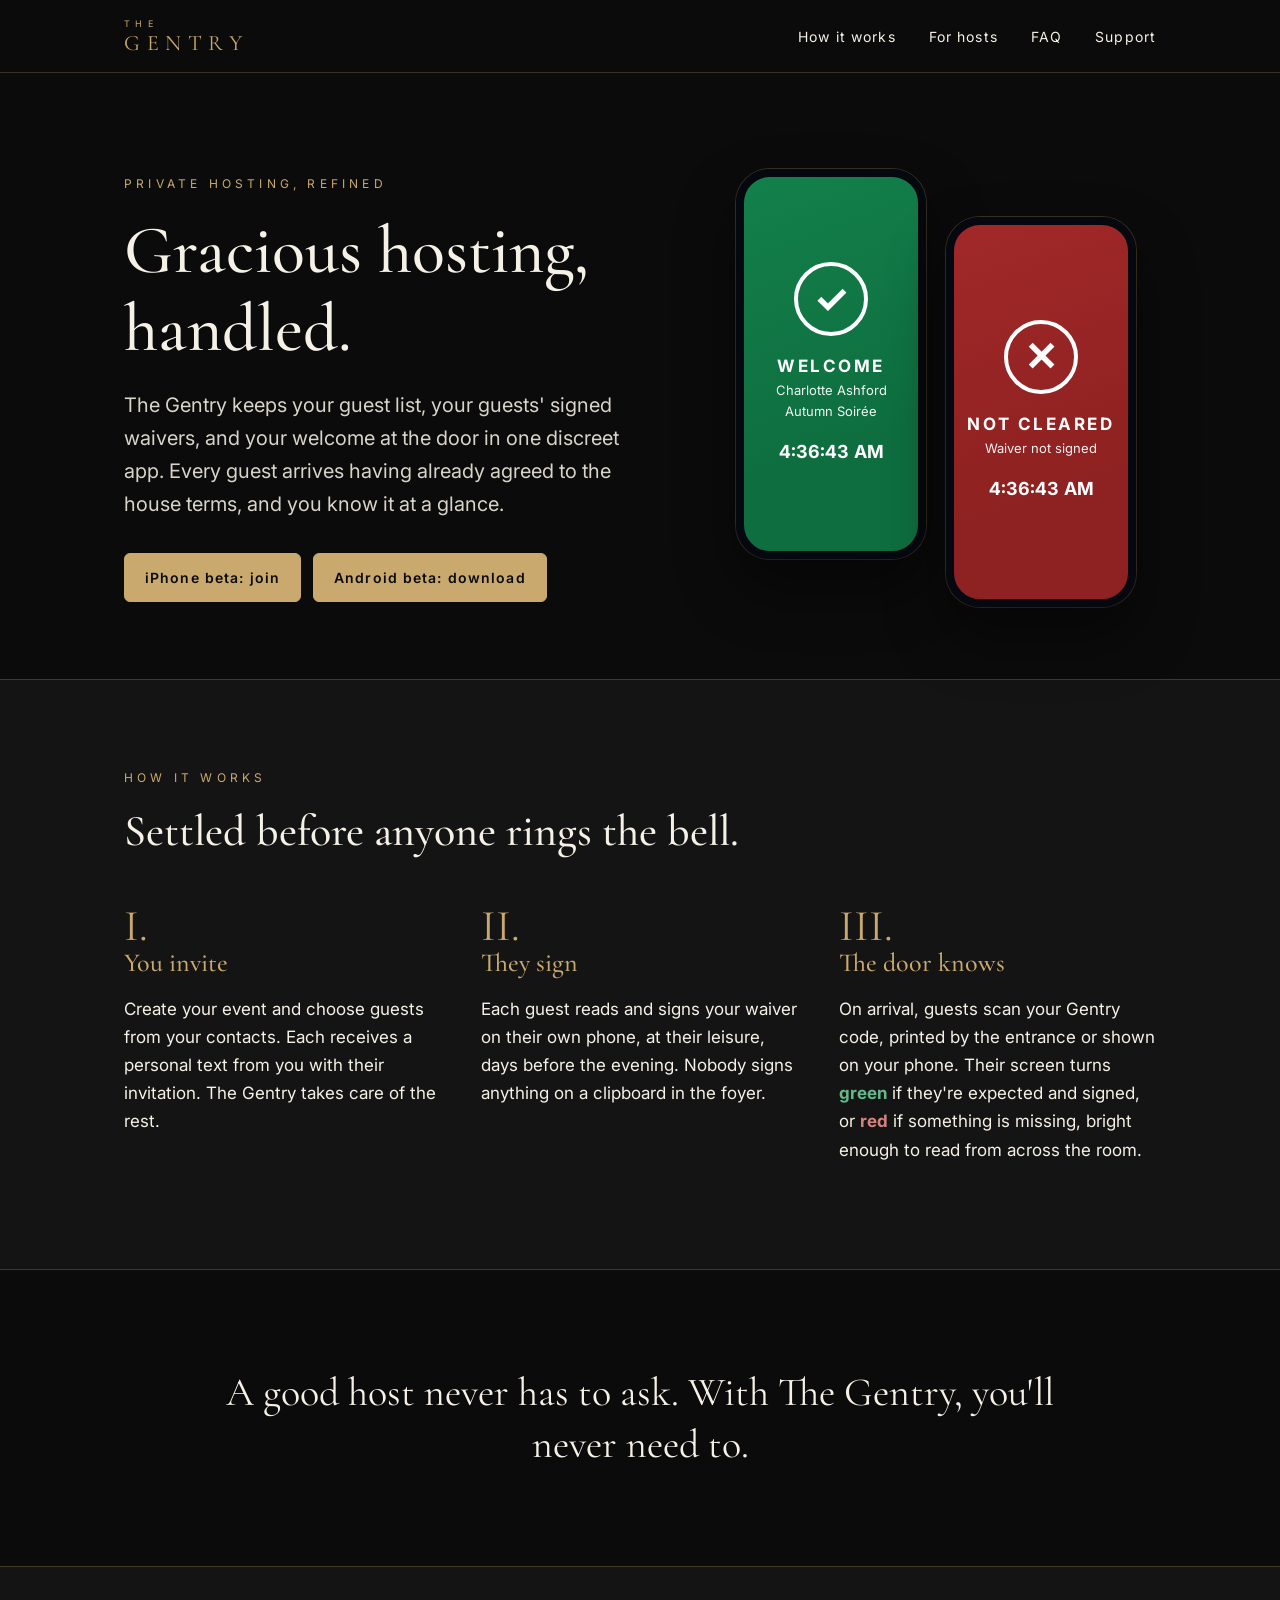
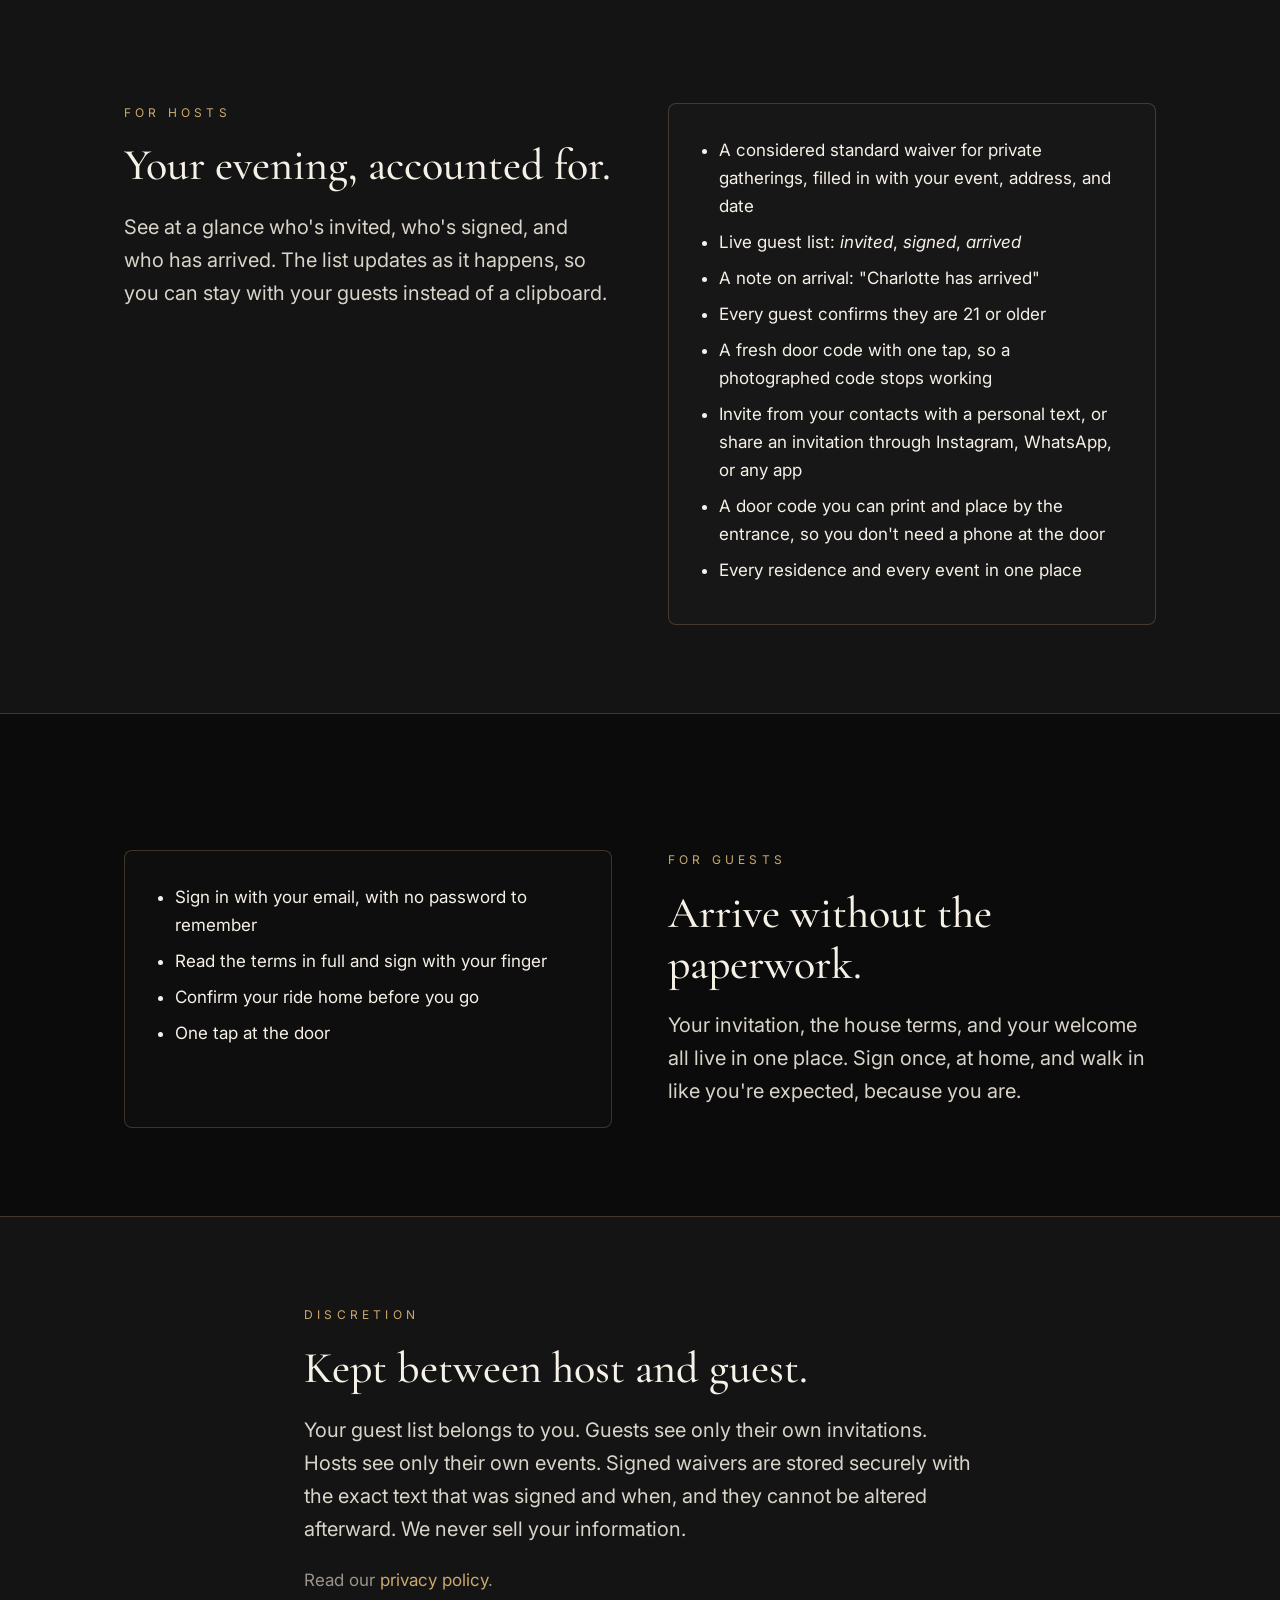
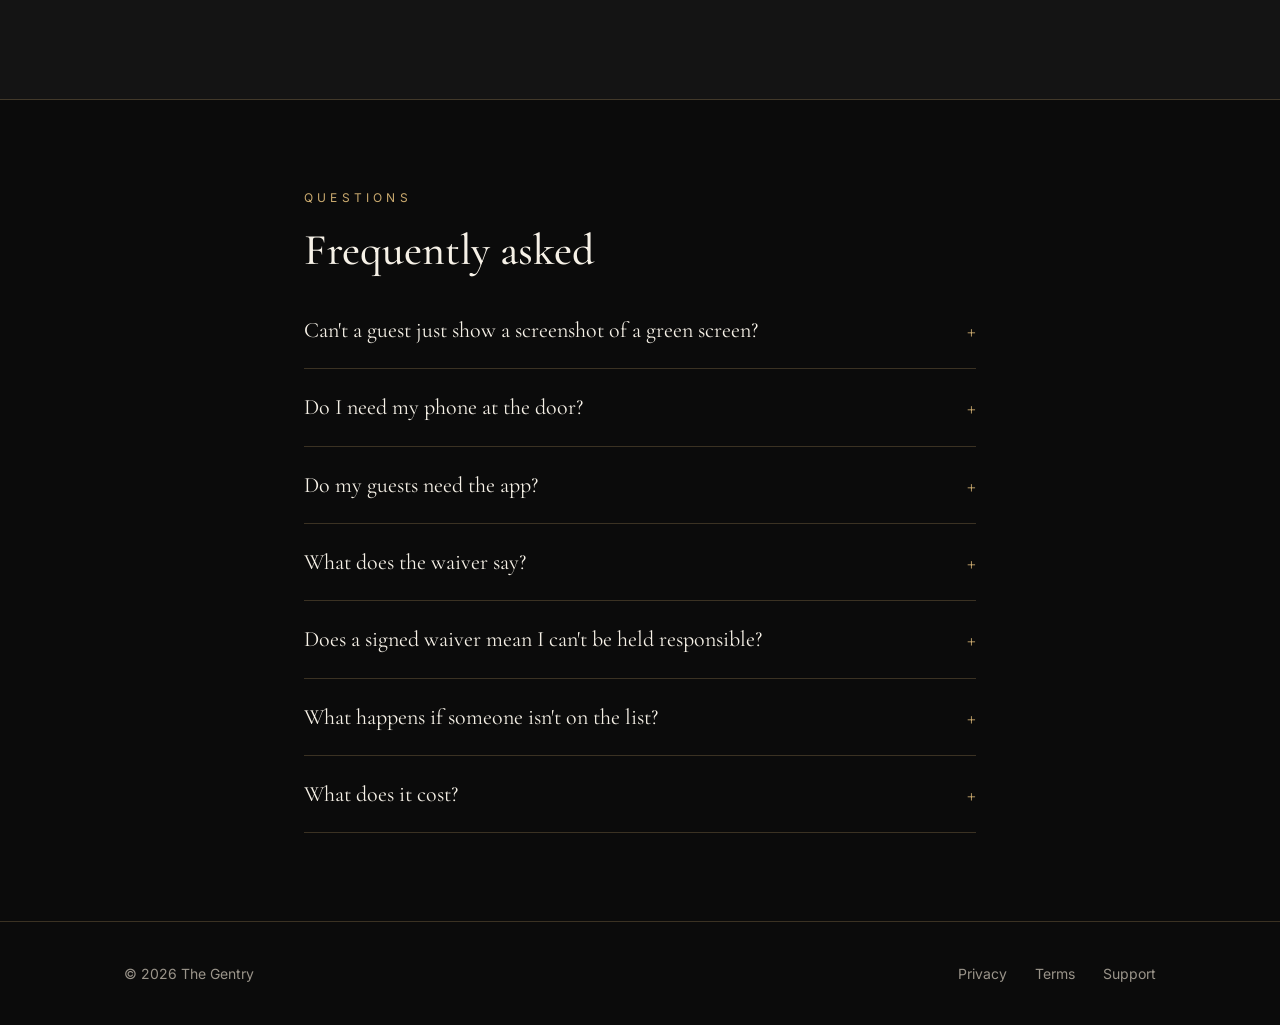
==== commit 6677ffbb: "Beta page for iPhone (TestFlight) and Android (Google Play open testing); both badges link to it Co-" ====
--- a/index.html
+++ b/index.html
@@ -40,7 +40,7 @@
         <h1>Gracious hosting, handled.</h1>
         <p class="lede">The Gentry keeps your guest list, your guests' signed waivers, and your welcome at the door in one discreet app. Every guest arrives having already agreed to the house terms, and you know it at a glance.</p>
         <div class="badges">
-          <span class="badge">Coming soon to iPhone</span>
+          <a class="badge badge-link" href="/beta/">iPhone beta: join</a>
           <a class="badge badge-link" href="/beta/">Android beta: download</a>
         </div>
       </div>
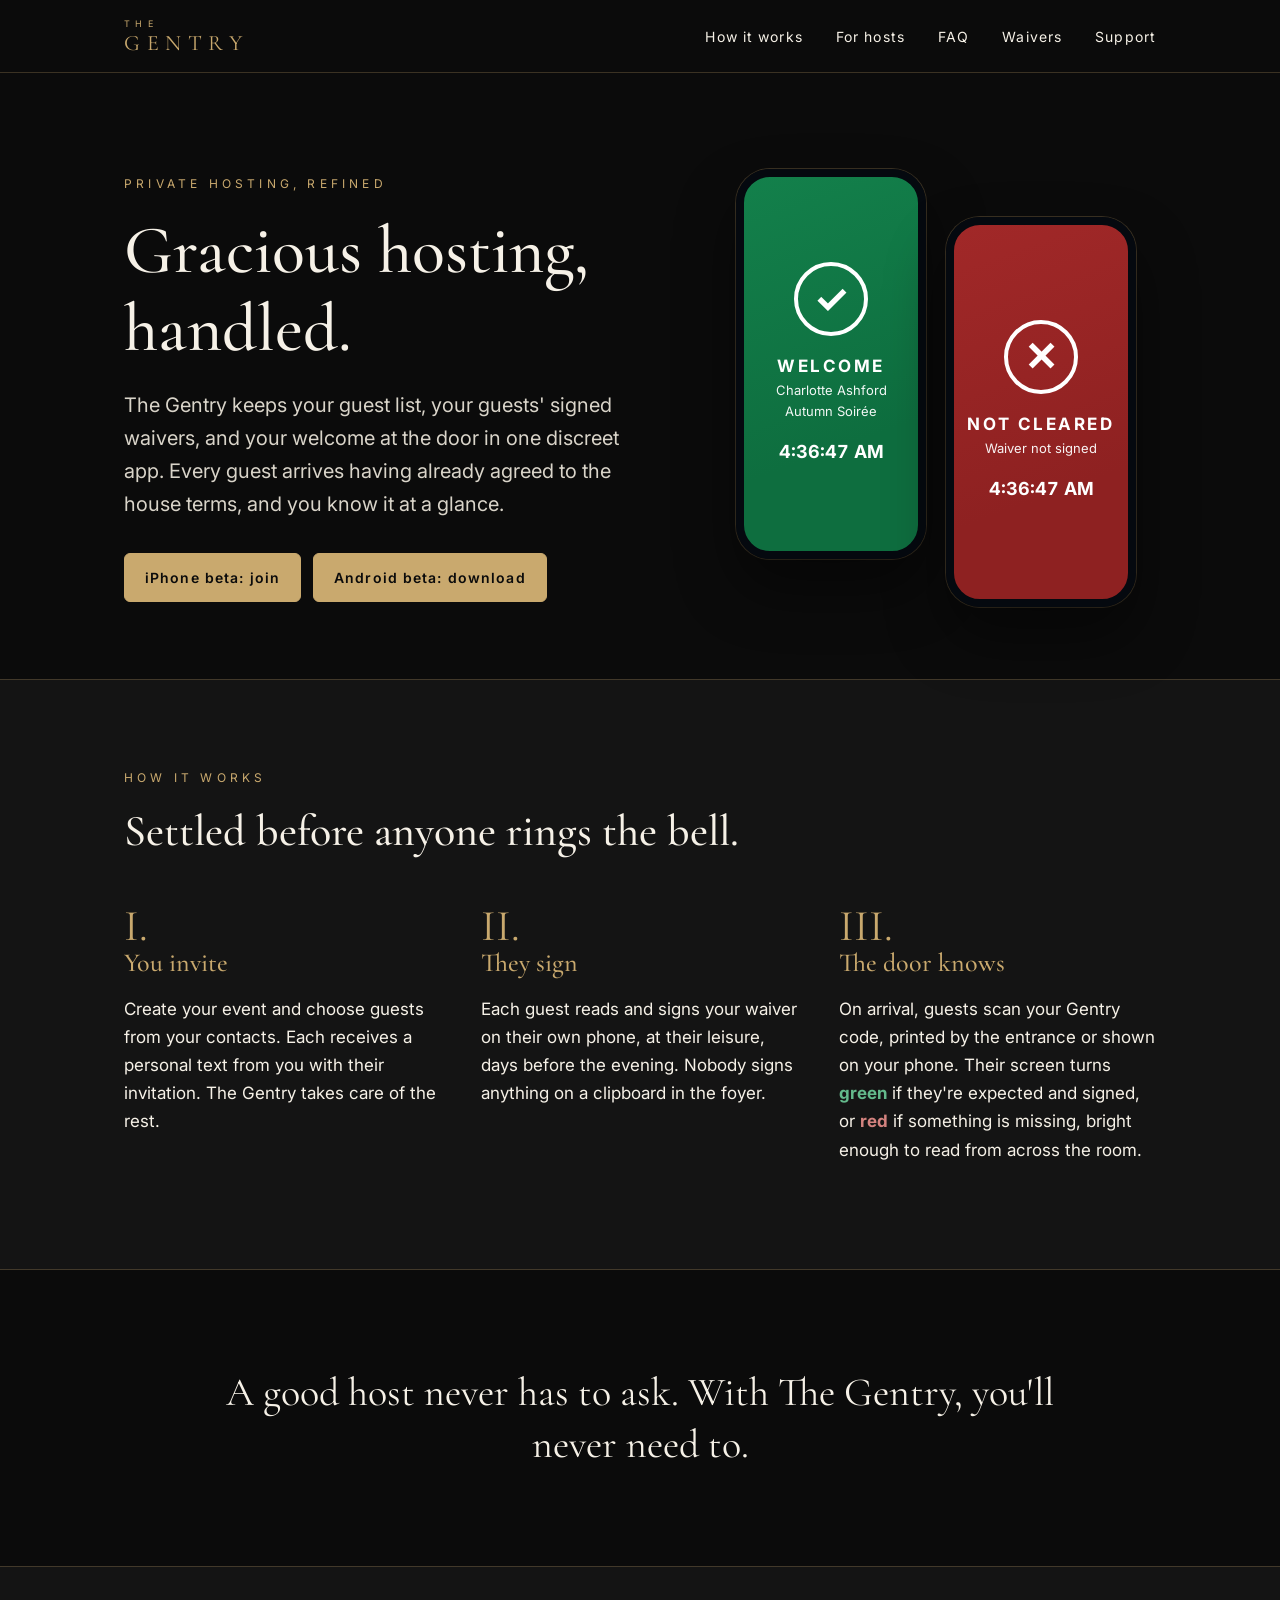
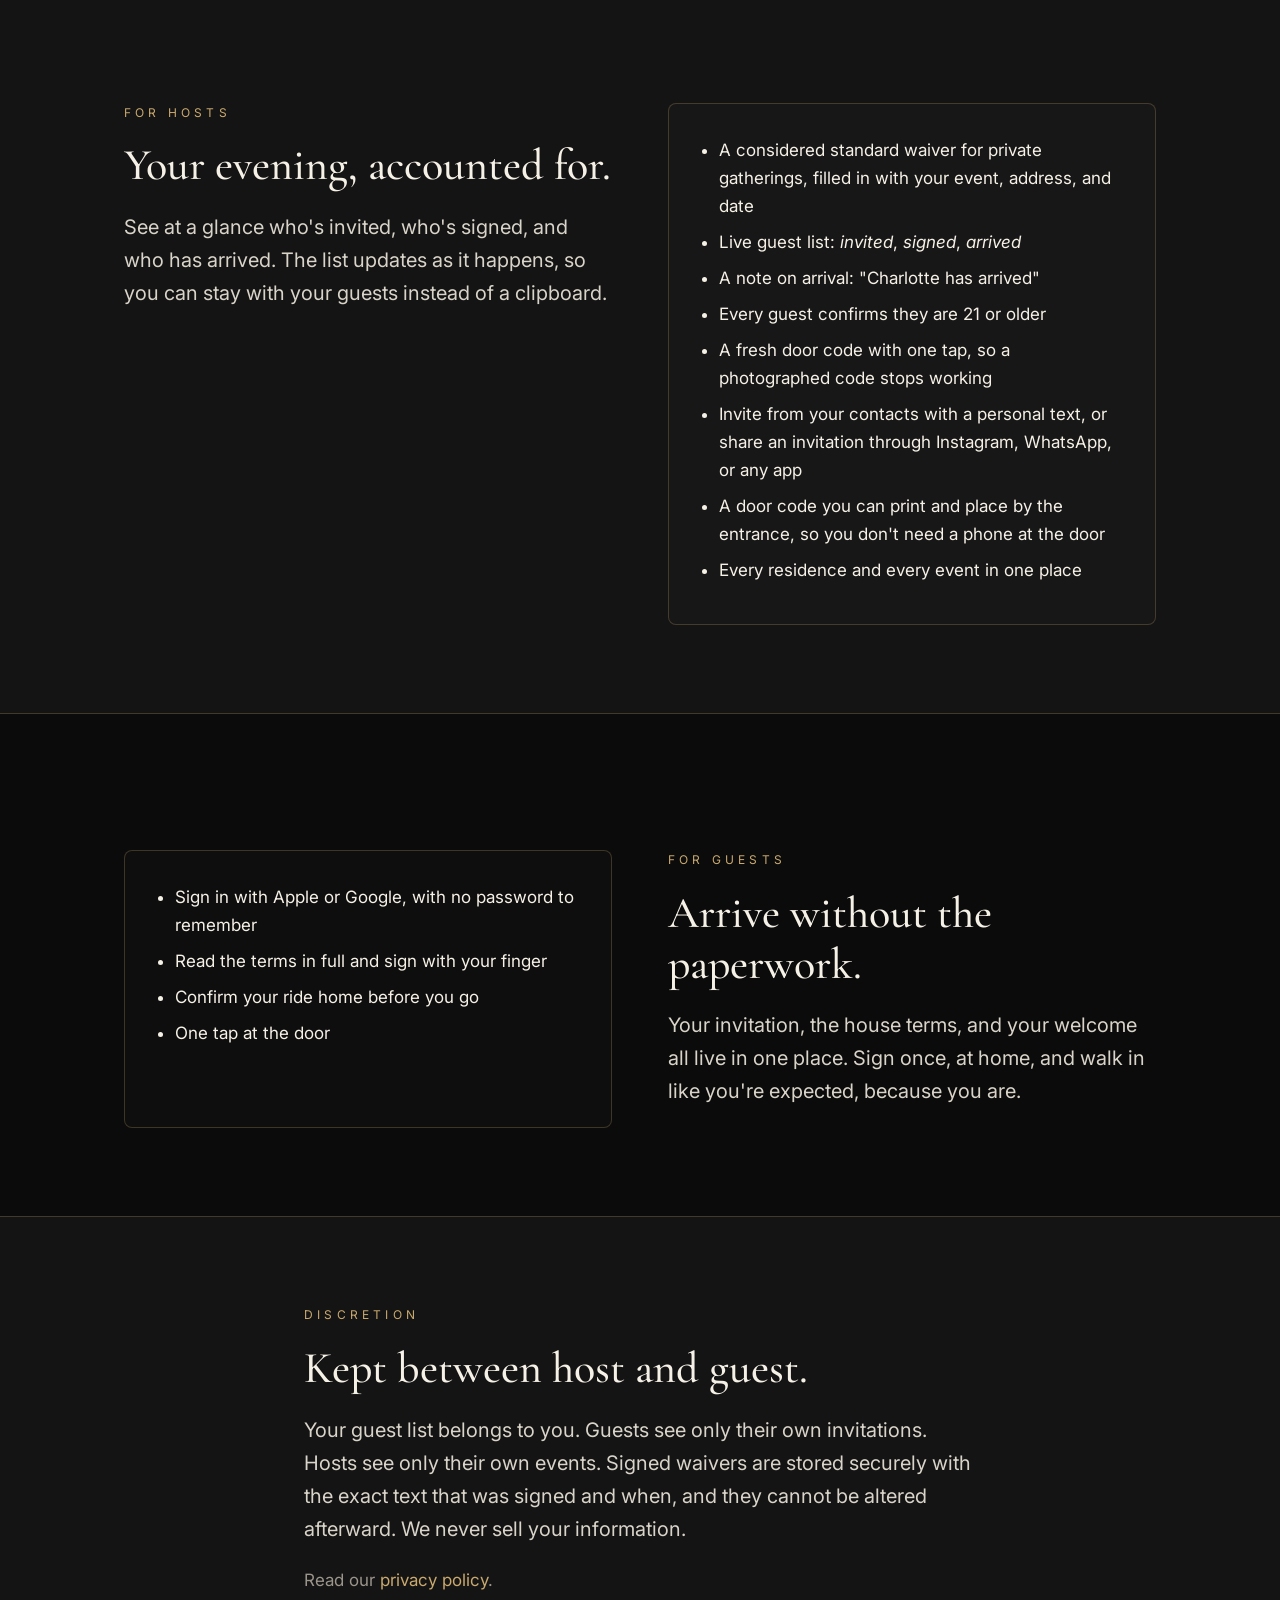
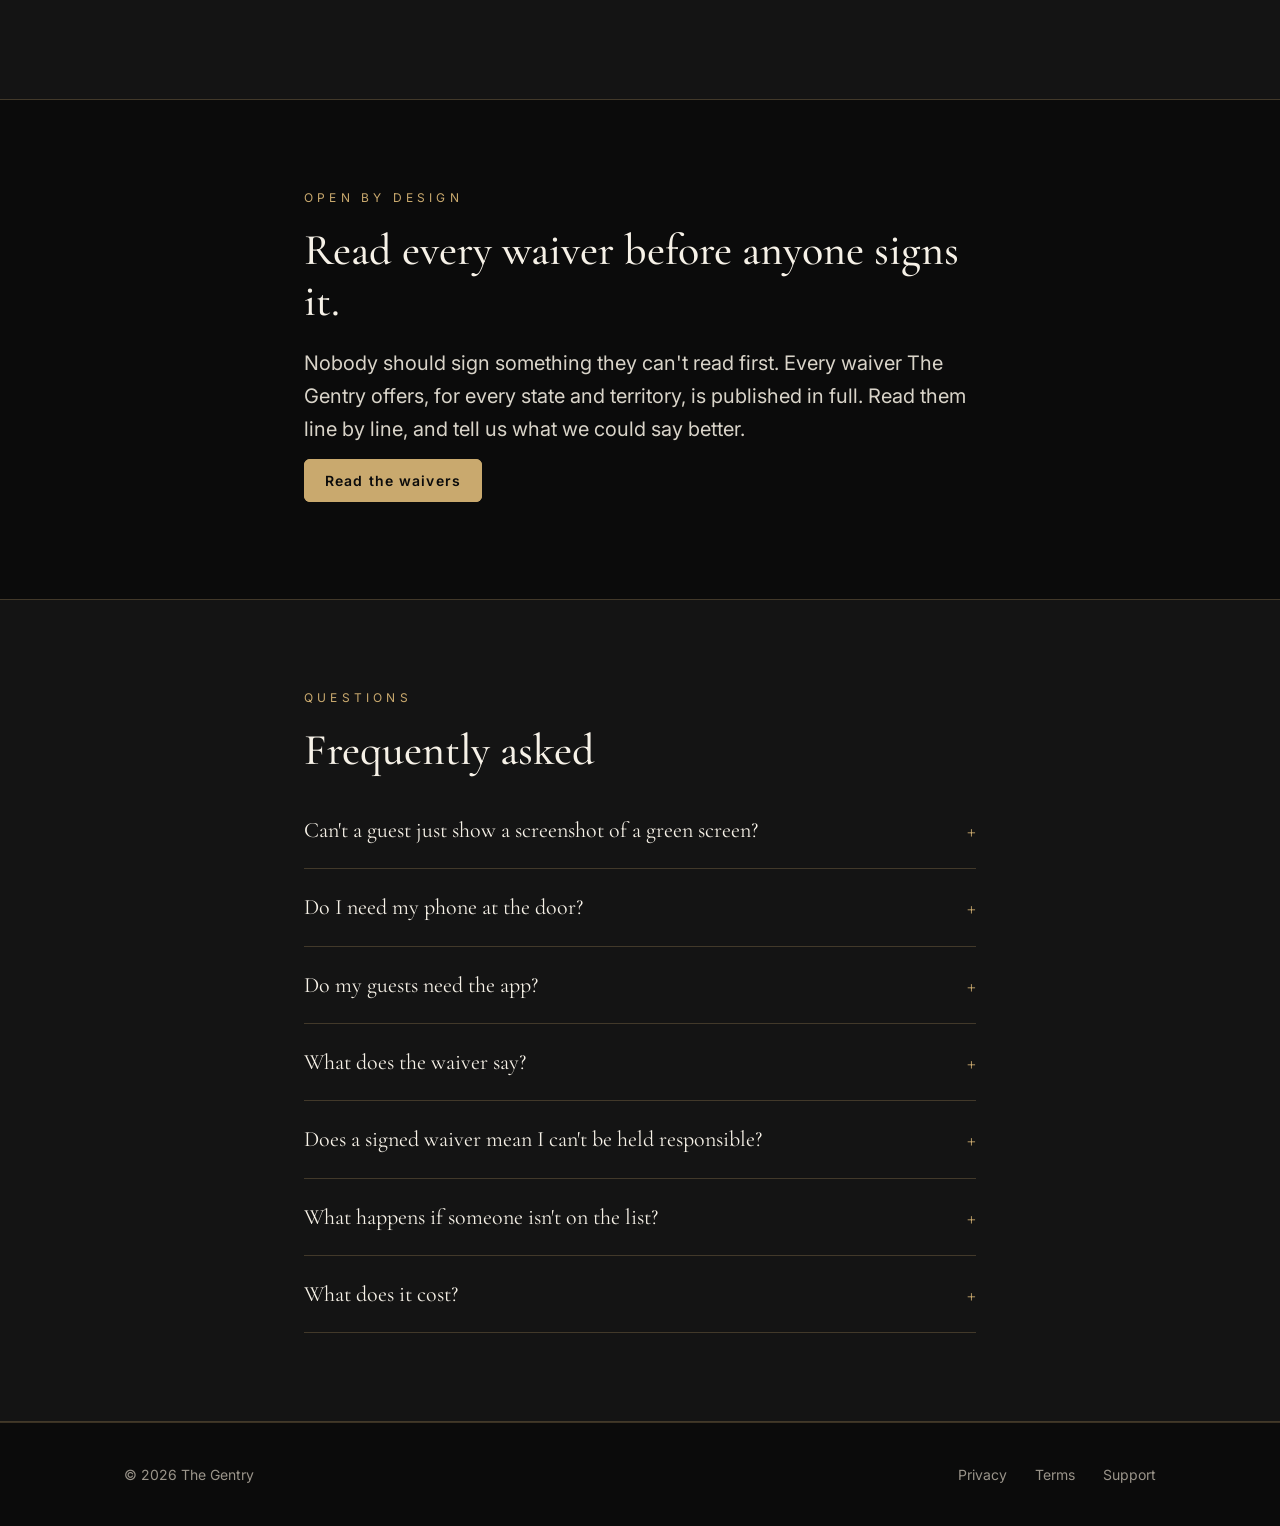
==== commit c4669285: "Public read-only waiver page with line numbers and suggestions; landing link; Apple/Google sign-in w" ====
--- a/index.html
+++ b/index.html
@@ -26,6 +26,7 @@
       <a class="hide-sm" href="#how">How it works</a>
       <a class="hide-sm" href="#hosts">For hosts</a>
       <a href="#faq">FAQ</a>
+      <a class="hide-sm" href="/waivers/">Waivers</a>
       <a href="support.html">Support</a>
     </nav>
   </div>
@@ -121,7 +122,7 @@
       <div class="grid-2">
         <div class="card">
           <ul>
-            <li>Sign in with your email, with no password to remember</li>
+            <li>Sign in with Apple or Google, with no password to remember</li>
             <li>Read the terms in full and sign with your finger</li>
             <li>Confirm your ride home before you go</li>
             <li>One tap at the door</li>
@@ -145,7 +146,16 @@
     </div>
   </section>
 
-  <section id="faq">
+  <section id="open">
+    <div class="wrap narrow">
+      <div class="eyebrow">Open by design</div>
+      <h2>Read every waiver before anyone signs it.</h2>
+      <p class="lede">Nobody should sign something they can't read first. Every waiver The Gentry offers, for every state and territory, is published in full. Read them line by line, and tell us what we could say better.</p>
+      <p><a class="badge badge-link" href="/waivers/">Read the waivers</a></p>
+    </div>
+  </section>
+
+  <section id="faq" class="alt">
     <div class="wrap narrow">
       <div class="eyebrow">Questions</div>
       <h2>Frequently asked</h2>
@@ -160,11 +170,11 @@
       </details>
       <details>
         <summary>Do my guests need the app?</summary>
-        <p>Yes. Guests download The Gentry, sign in with the email you invited, and sign your waiver in a minute or two. They only need to do it once per event.</p>
+        <p>Yes. Guests download The Gentry, sign in with Apple or Google, and sign your waiver in a minute or two. They only need to do it once per event.</p>
       </details>
       <details>
         <summary>What does the waiver say?</summary>
-        <p>The Gentry includes a standard release for private social gatherings. In it, guests acknowledge the ordinary risks of a party at a private home, take responsibility for their own consumption, commit to a safe ride home, and release the host from claims arising from ordinary negligence. You can read it in full in the app before you invite anyone.</p>
+        <p>You can <a href="/waivers/">read every waiver in full</a>, for every state and territory. The Gentry includes a standard release for private social gatherings. In it, guests acknowledge the ordinary risks of a party at a private home, take responsibility for their own consumption, commit to a safe ride home, and release the host from claims arising from ordinary negligence. You can read it in full in the app before you invite anyone.</p>
       </details>
       <details>
         <summary>Does a signed waiver mean I can't be held responsible?</summary>
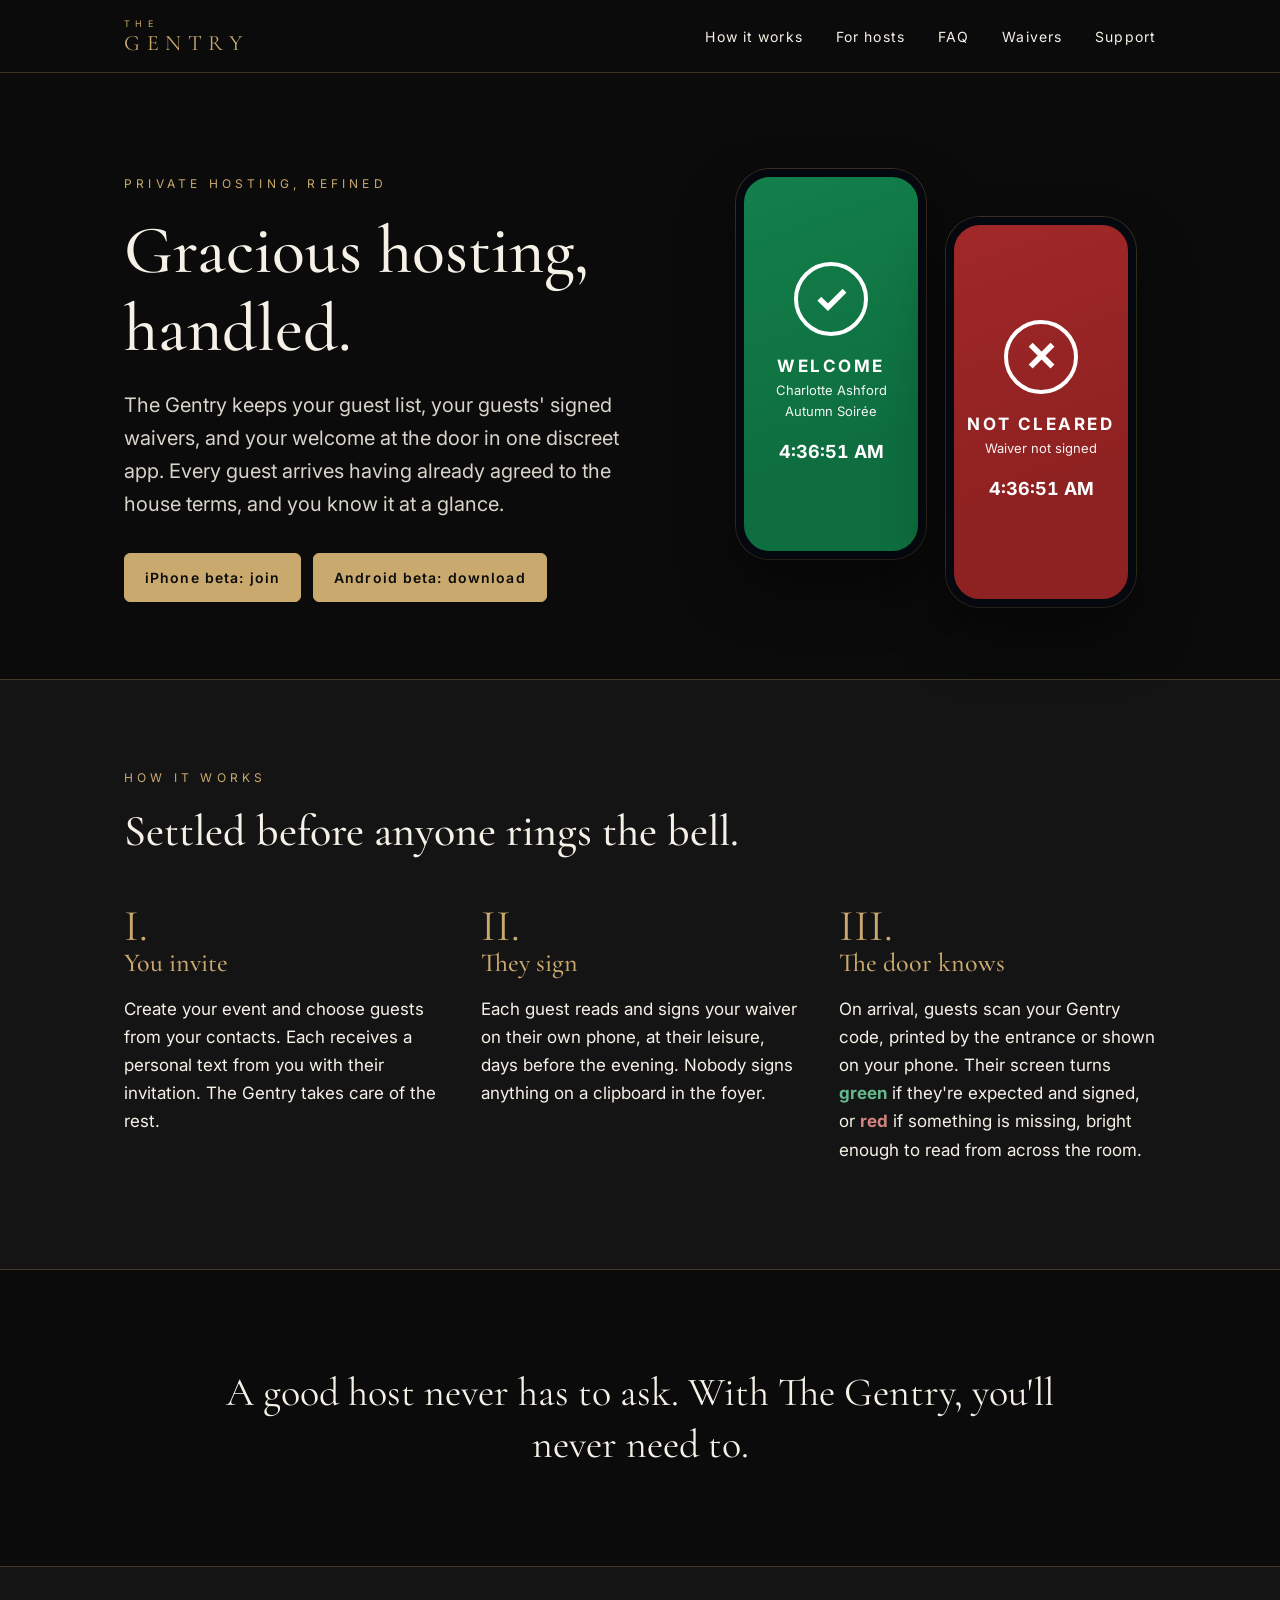
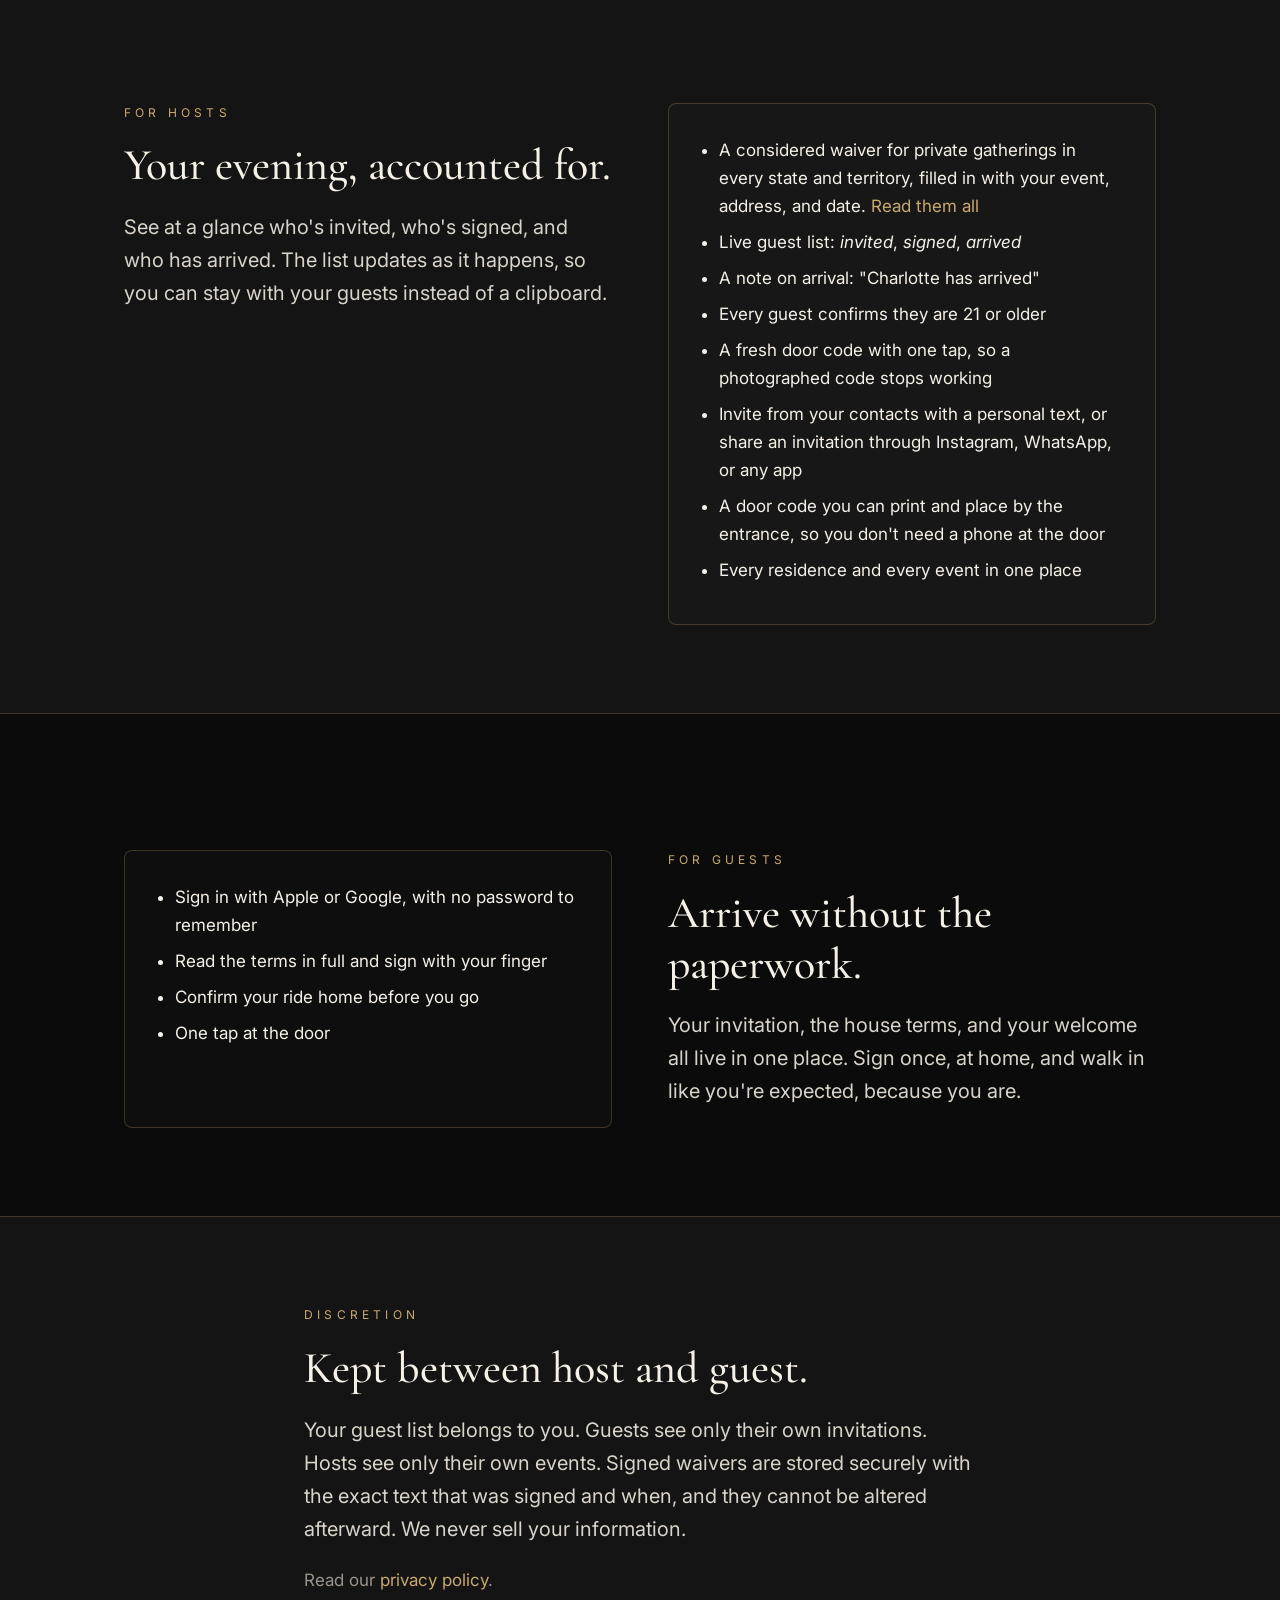
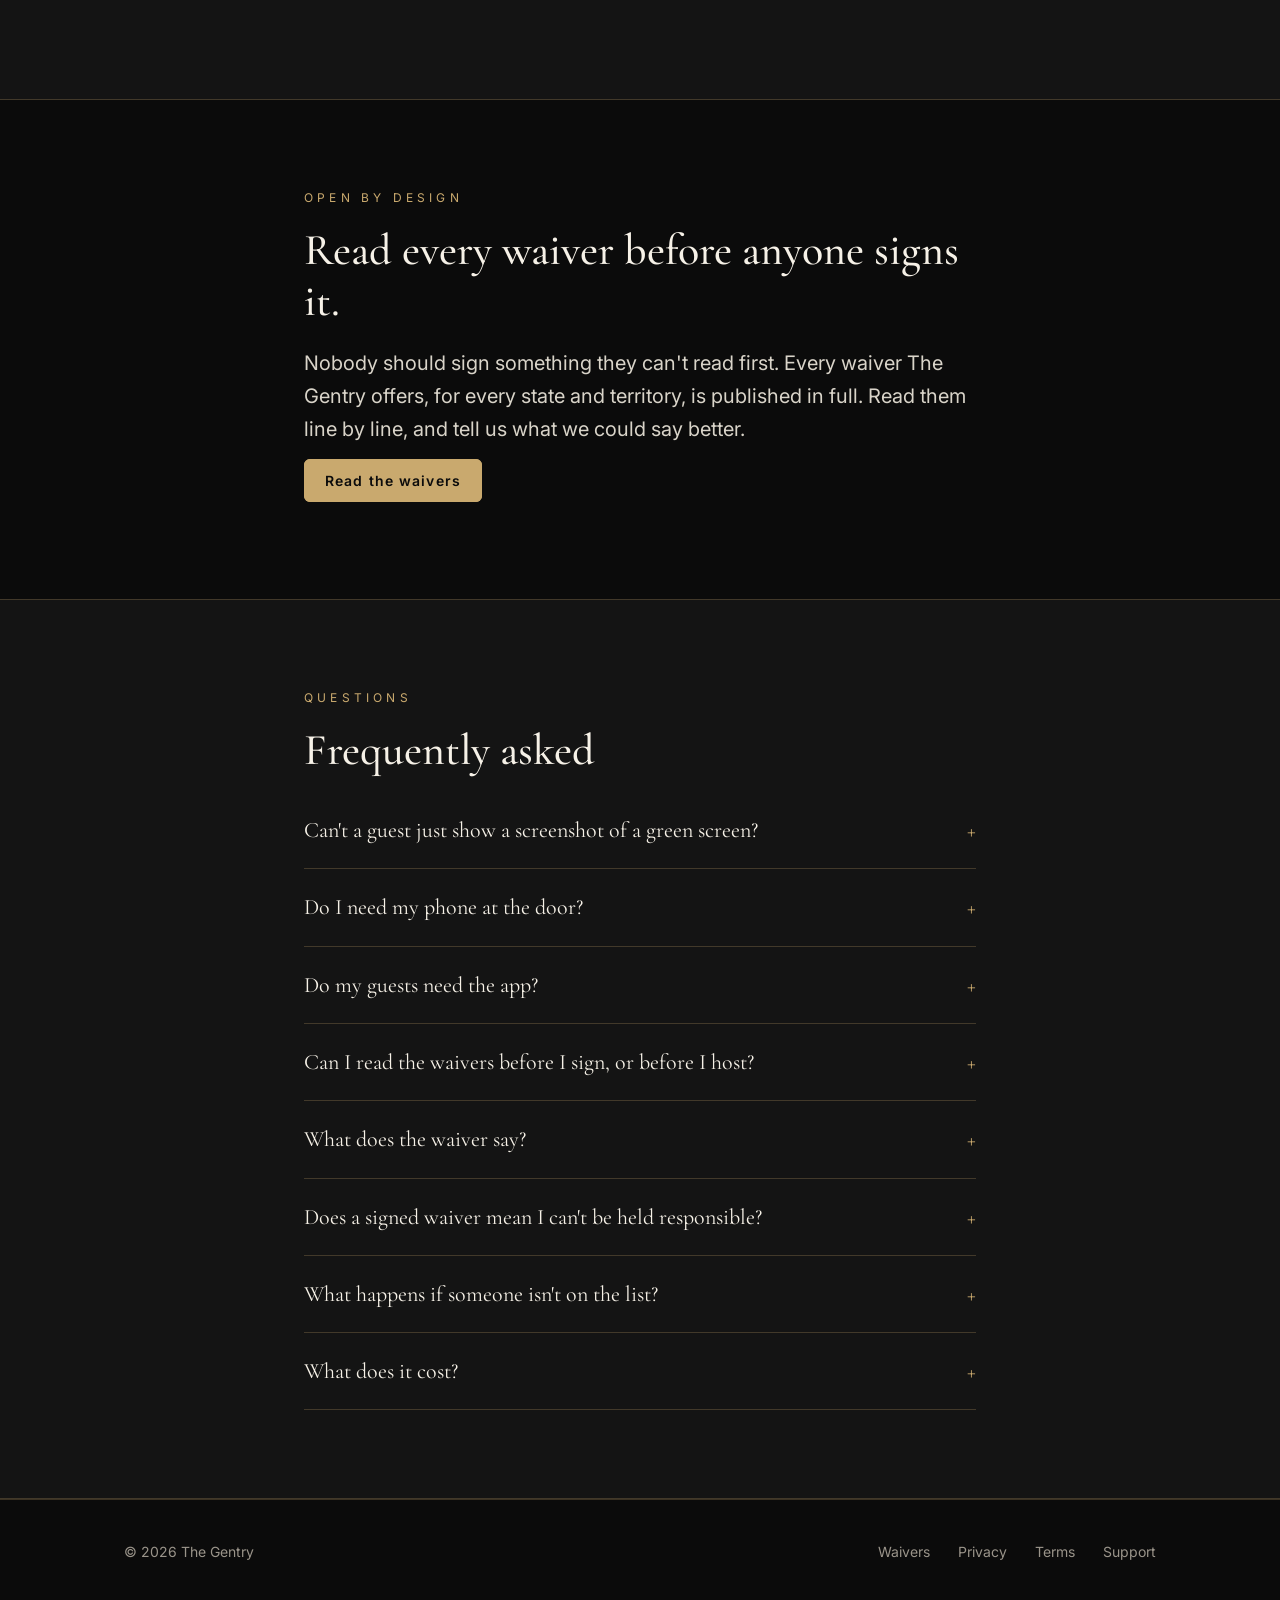
==== commit a737d593: "Landing page: waiver link in the hosts list, an FAQ question, the footer, and the phone nav Co-Autho" ====
--- a/index.html
+++ b/index.html
@@ -26,7 +26,7 @@
       <a class="hide-sm" href="#how">How it works</a>
       <a class="hide-sm" href="#hosts">For hosts</a>
       <a href="#faq">FAQ</a>
-      <a class="hide-sm" href="/waivers/">Waivers</a>
+      <a href="/waivers/">Waivers</a>
       <a href="support.html">Support</a>
     </nav>
   </div>
@@ -103,7 +103,7 @@
         </div>
         <div class="card">
           <ul>
-            <li>A considered standard waiver for private gatherings, filled in with your event, address, and date</li>
+            <li>A considered waiver for private gatherings in every state and territory, filled in with your event, address, and date. <a href="/waivers/">Read them all</a></li>
             <li>Live guest list: <em>invited</em>, <em>signed</em>, <em>arrived</em></li>
             <li>A note on arrival: "Charlotte has arrived"</li>
             <li>Every guest confirms they are 21 or older</li>
@@ -173,6 +173,10 @@
         <p>Yes. Guests download The Gentry, sign in with Apple or Google, and sign your waiver in a minute or two. They only need to do it once per event.</p>
       </details>
       <details>
+        <summary>Can I read the waivers before I sign, or before I host?</summary>
+        <p>Yes, and we want you to. Every waiver The Gentry offers, for every state and territory, is published in full, with line numbers, at <a href="/waivers/">thegentry.app/waivers</a>. If something could be clearer or fairer, tell us from that page.</p>
+      </details>
+      <details>
         <summary>What does the waiver say?</summary>
         <p>You can <a href="/waivers/">read every waiver in full</a>, for every state and territory. The Gentry includes a standard release for private social gatherings. In it, guests acknowledge the ordinary risks of a party at a private home, take responsibility for their own consumption, commit to a safe ride home, and release the host from claims arising from ordinary negligence. You can read it in full in the app before you invite anyone.</p>
       </details>
@@ -197,6 +201,7 @@
   <div class="wrap">
     <span>© <span data-year>2026</span> The Gentry</span>
     <span>
+      <a href="/waivers/">Waivers</a>
       <a href="privacy.html">Privacy</a>
       <a href="terms.html">Terms</a>
       <a href="support.html">Support</a>
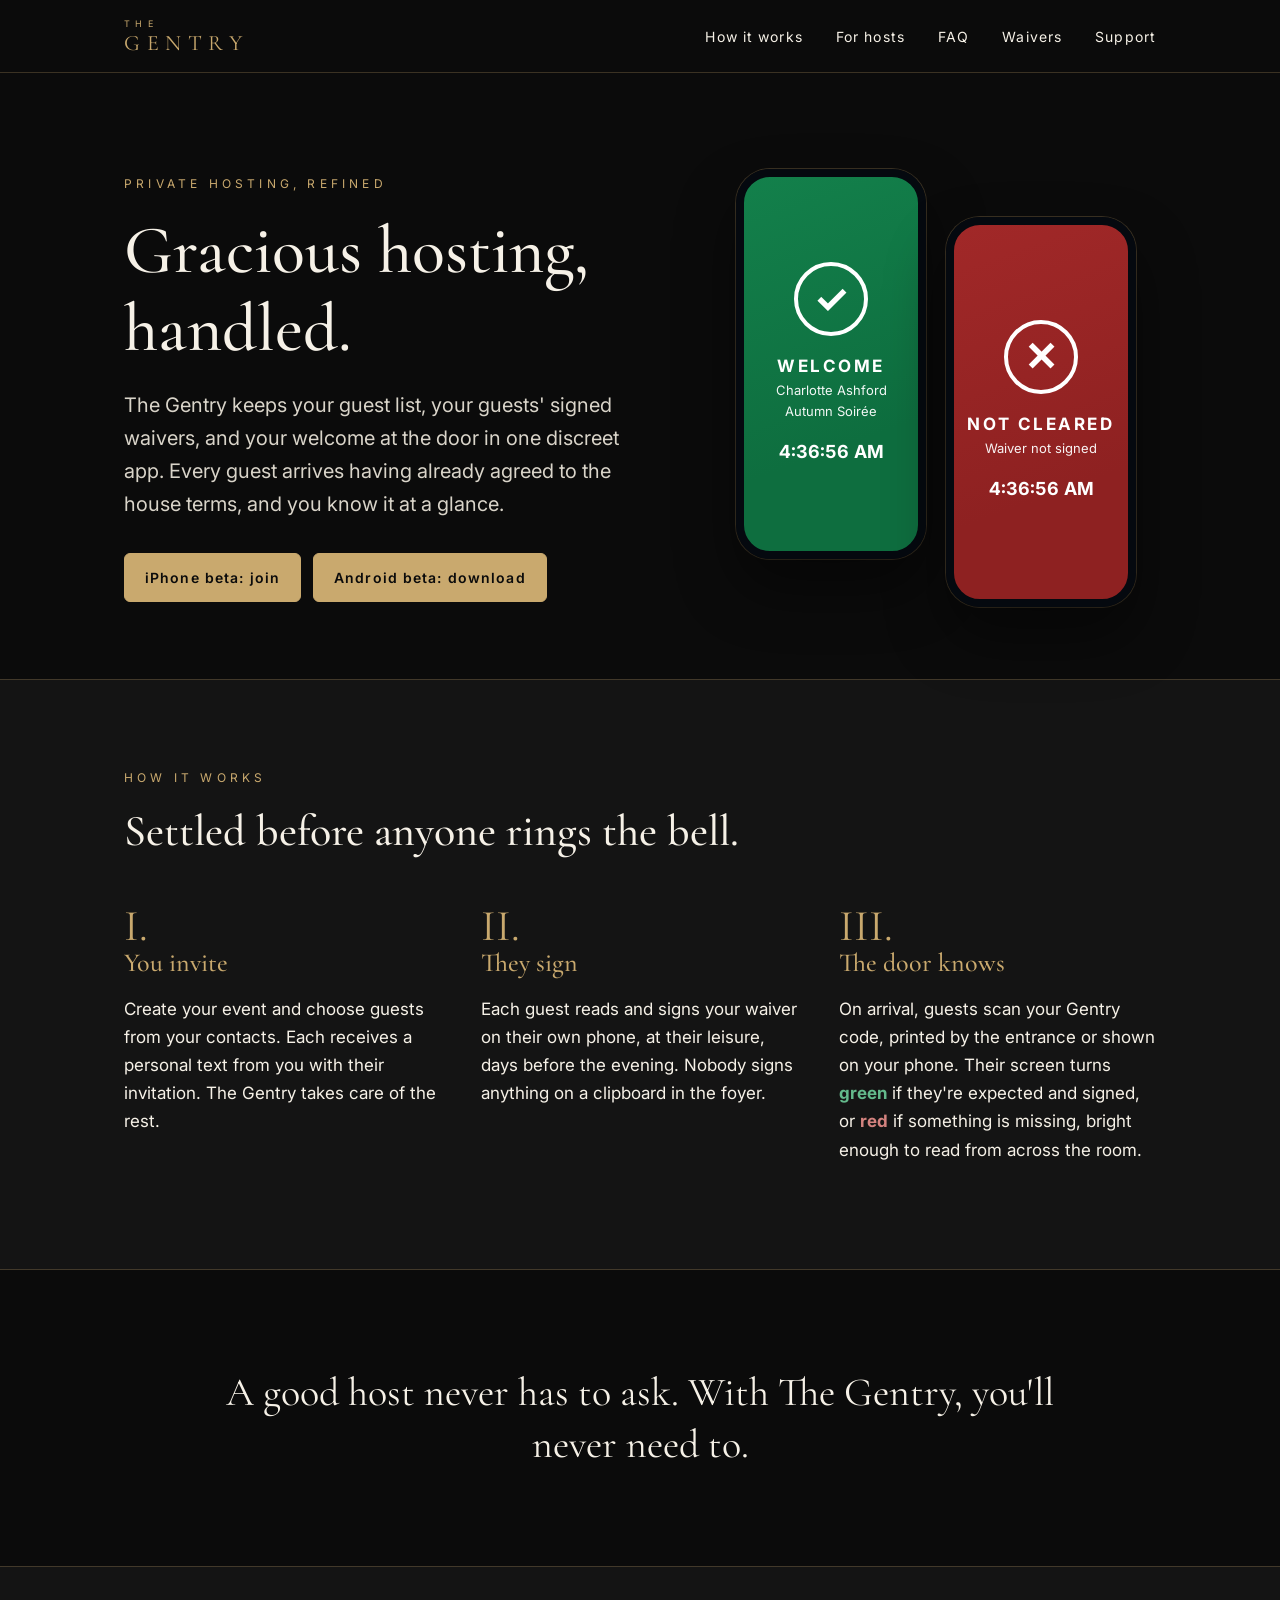
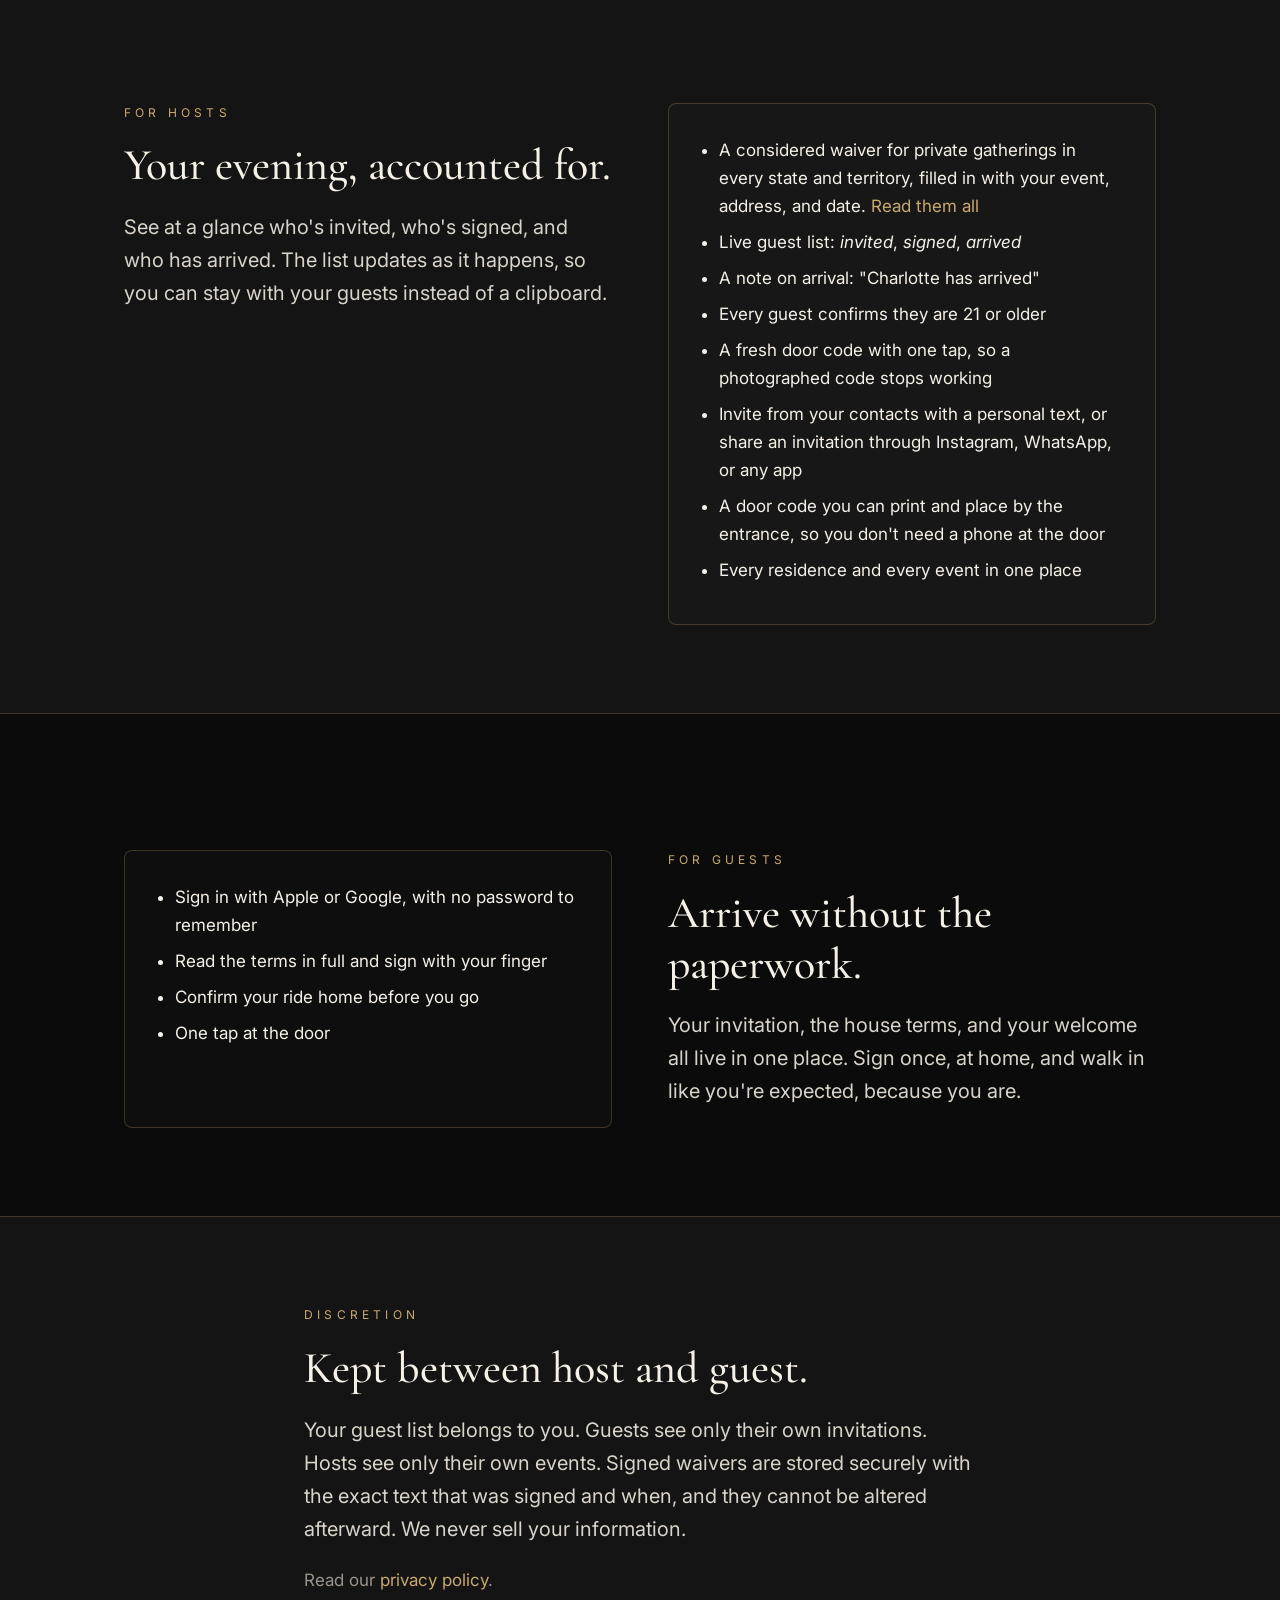
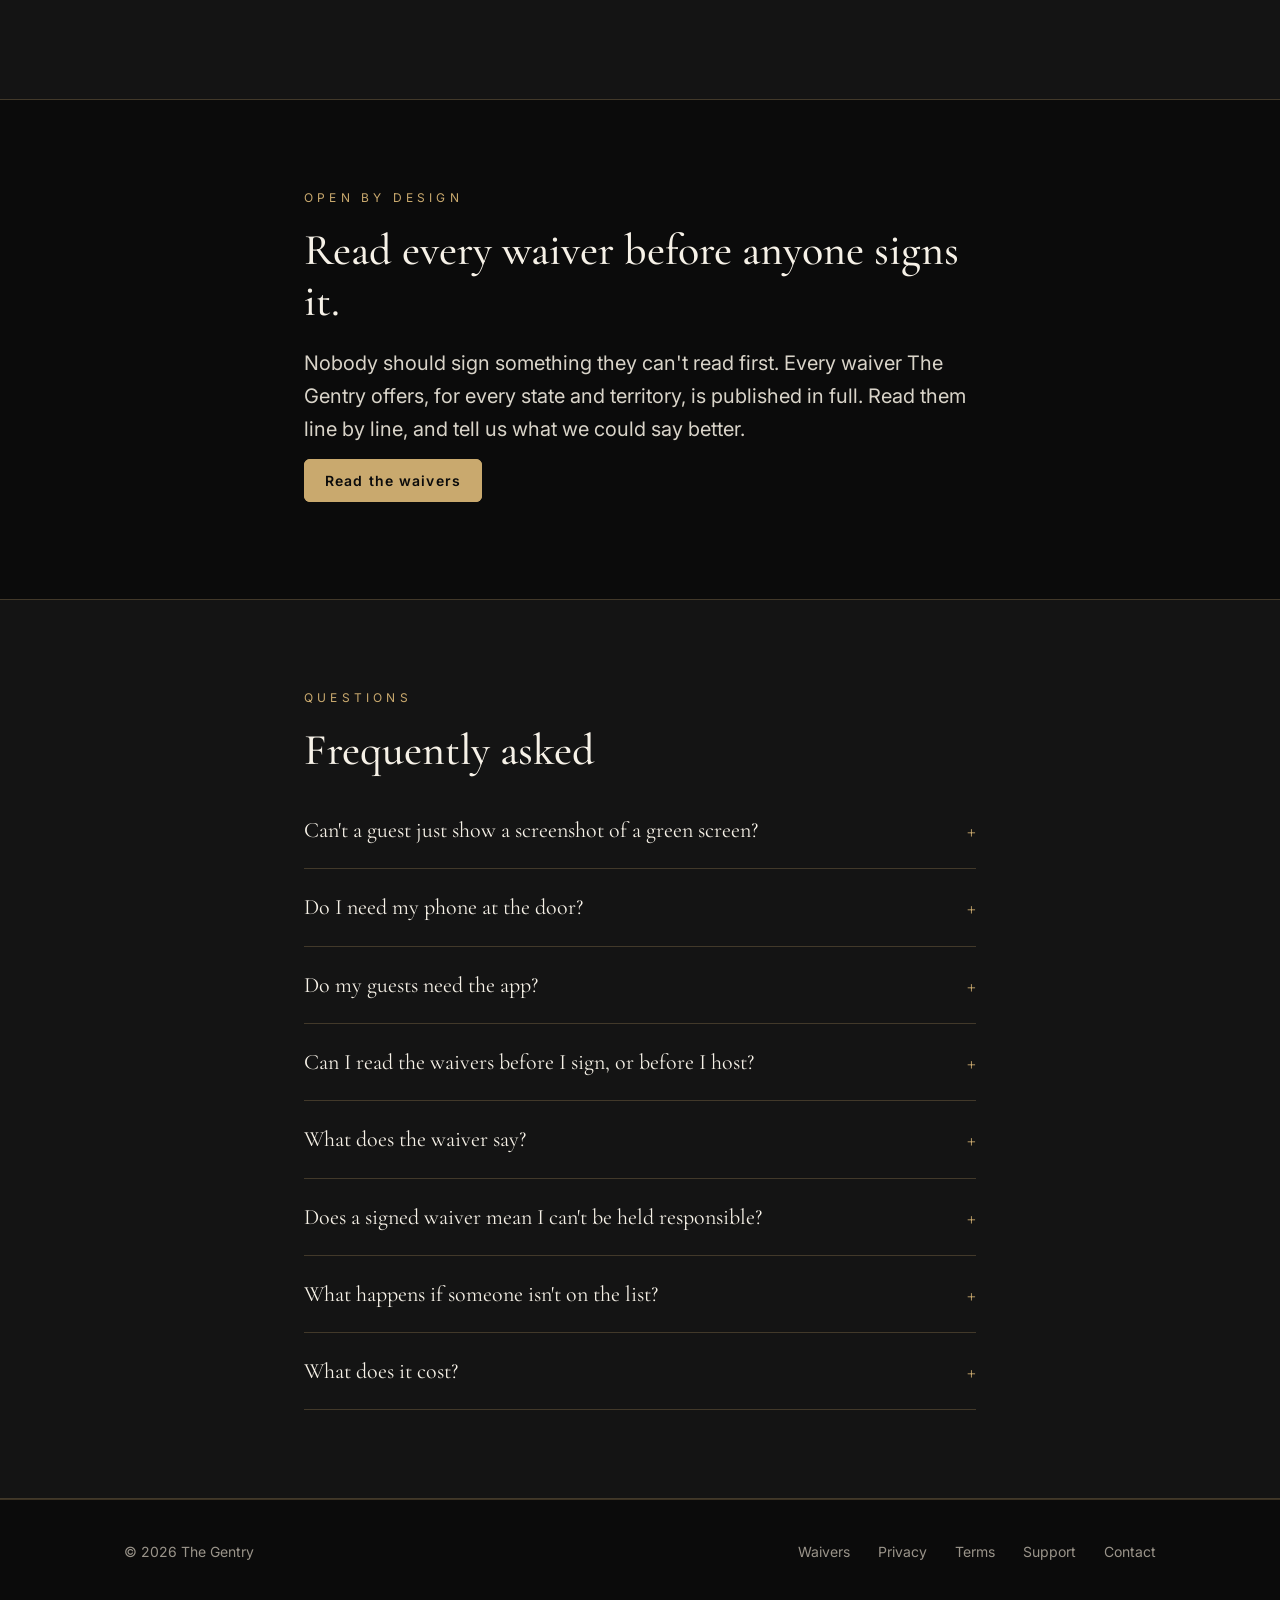
==== commit a79ed674: "Contact form with a CAPTCHA; remove every public email address New /contact.html sends messages thro" ====
--- a/index.html
+++ b/index.html
@@ -205,6 +205,7 @@
       <a href="privacy.html">Privacy</a>
       <a href="terms.html">Terms</a>
       <a href="support.html">Support</a>
+    <a href="contact.html">Contact</a>
     </span>
   </div>
 </footer>
--- a/styles.css
+++ b/styles.css
@@ -185,3 +185,34 @@
   .phone { width: 150px; height: 310px; border-radius: 28px; }
   .phone .ring { width: 58px; height: 58px; font-size: 30px; }
 }
+
+/* Contact form */
+.form { margin-top: 36px; }
+.form .field { margin: 0 0 22px; border: 0; padding: 0; }
+.form label, .form legend { display: block; font-size: 14px; letter-spacing: .02em; color: #d9d4c9; margin-bottom: 8px; padding: 0; }
+.form .opt, .form .help { color: var(--muted); }
+.form .req { color: var(--gold); }
+.form .help, .form .err { font-size: 13px; margin: 6px 0 0; }
+.form .err { color: var(--stop-text); }
+.form input[type=text], .form input[type=email], .form select, .form textarea {
+  width: 100%; box-sizing: border-box; font: inherit; font-size: 16px; color: var(--ivory);
+  background: #141414; border: 1px solid var(--gold-soft); border-radius: 8px; padding: 12px 14px; }
+.form textarea { resize: vertical; min-height: 140px; }
+.form input:focus, .form select:focus, .form textarea:focus, .form .btn:focus-visible { outline: 2px solid var(--gold); outline-offset: 2px; }
+.form [aria-invalid=true] { border-color: var(--stop-text); }
+.form input[readonly] { color: var(--muted); }
+.form .hp { position: absolute; left: -10000px; width: 1px; height: 1px; overflow: hidden; }
+.captcha { margin-top: 8px; }
+.captcha-box { min-height: 78px; margin-bottom: 14px; }
+.captcha-img { display: block; border-radius: 8px; background: #f6f1e7; max-width: 100%; height: auto; }
+.captcha-q { font-family: var(--serif); font-size: 22px; margin: 0; }
+.captcha-actions { display: flex; flex-wrap: wrap; gap: 10px; margin-top: 12px; }
+.form .btn { font: inherit; cursor: pointer; border-radius: 999px; border: 1px solid var(--gold); background: transparent; color: var(--ivory); padding: 12px 26px; }
+.form .btn.small { padding: 8px 16px; font-size: 14px; border-color: var(--gold-soft); }
+.form .btn.primary { background: var(--gold); color: var(--black); font-weight: 600; }
+.form .btn:disabled { opacity: .5; cursor: not-allowed; }
+.form-status { margin: 0 0 22px; }
+.form-status.ok, .form-status.bad { padding: 14px 16px; border-radius: 8px; border: 1px solid; }
+.form-status.ok { border-color: var(--go-text); color: var(--go-text); }
+.form-status.bad { border-color: var(--stop-text); color: var(--stop-text); }
+.fine { font-size: 13px; color: var(--muted); margin-top: 28px; }
